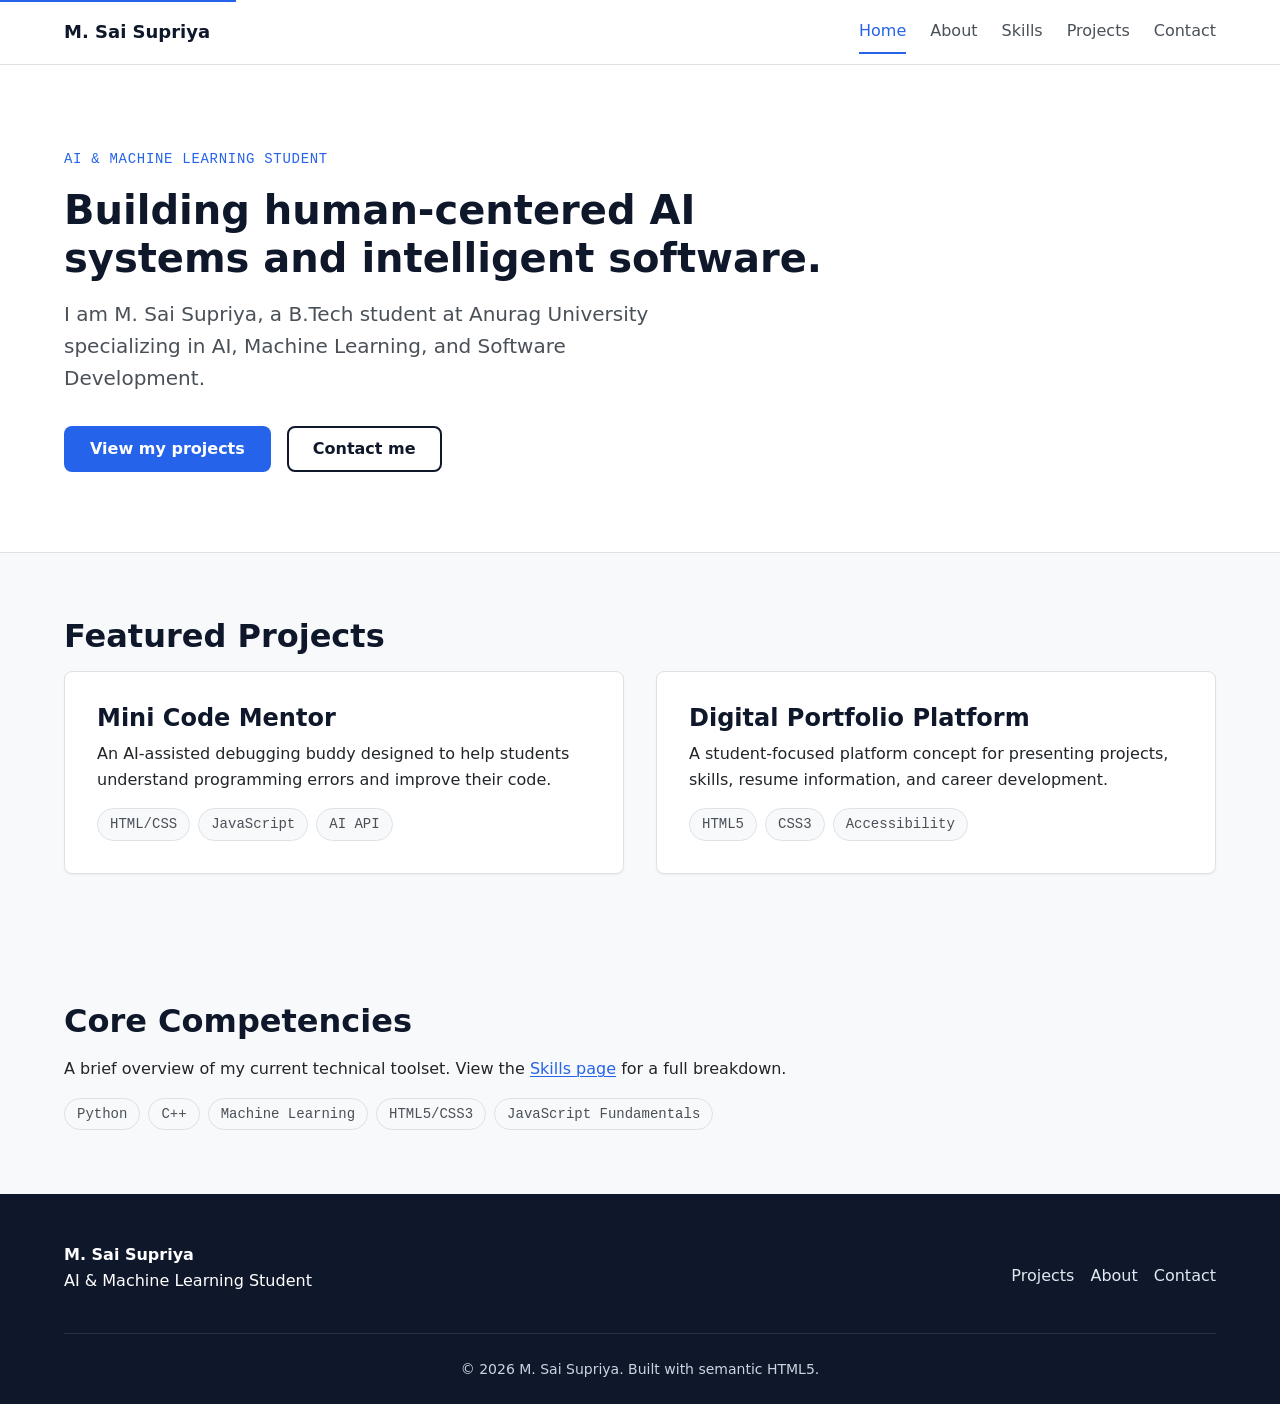
==== index.html @ aeff18f9 "Initial portfolio" ====
<!DOCTYPE html>
<html lang="en">
<head>
    <meta charset="UTF-8">
    <meta name="viewport" content="width=device-width, initial-scale=1.0">
    <title>M. Sai Supriya | AI &amp; Machine Learning Student</title>
    <meta name="description" content="Portfolio of M. Sai Supriya, an AI & Machine Learning B.Tech student interested in practical software and AI-powered applications.">
    <meta name="author" content="M. Sai Supriya">
    
    <!-- Open Graph Metadata -->
    <meta property="og:title" content="M. Sai Supriya | AI & Machine Learning Student">
    <meta property="og:description" content="Portfolio of M. Sai Supriya, an AI & Machine Learning B.Tech student interested in practical software and AI-powered applications.">
    <meta property="og:type" content="website">
    <meta property="og:url" content="https://example.com/">
    
    <!-- Canonical URL -->
    <link rel="canonical" href="https://example.com/">
    
    <link rel="stylesheet" href="css/style.css">
    
    <!-- Structured Data -->
    <script type="application/ld+json">
    {
      "@context": "https://schema.org",
      "@type": "Person",
      "name": "M. Sai Supriya",
      "url": "https://example.com/",
      "jobTitle": "AI & Machine Learning Student",
      "alumniOf": {
        "@type": "CollegeOrUniversity",
        "name": "Anurag University"
      }
    }
    </script>
</head>
<body>
    <a href="#main-content" class="skip-link">Skip to main content</a>

    <header class="site-header" role="banner">
        <div class="container nav-container">
            <a href="index.html" class="nav-brand" aria-label="M. Sai Supriya Home">M. Sai Supriya</a>
            
            <button id="mobile-menu-btn" class="mobile-menu-btn" aria-expanded="false" aria-controls="primary-navigation" aria-label="Toggle navigation menu">
                <svg width="24" height="24" viewBox="0 0 24 24" fill="none" stroke="currentColor" stroke-width="2" aria-hidden="true">
                    <line x1="3" y1="12" x2="21" y2="12"></line>
                    <line x1="3" y1="6" x2="21" y2="6"></line>
                    <line x1="3" y1="18" x2="21" y2="18"></line>
                </svg>
            </button>
            
            <nav id="primary-navigation" class="nav-menu" aria-label="Primary navigation">
                <a href="index.html" class="nav-link" aria-current="page">Home</a>
                <a href="about.html" class="nav-link">About</a>
                <a href="skills.html" class="nav-link">Skills</a>
                <a href="projects.html" class="nav-link">Projects</a>
                <a href="contact.html" class="nav-link">Contact</a>
            </nav>
        </div>
    </header>

    <main id="main-content" role="main">
        <!-- Hero Section -->
        <section class="hero" aria-labelledby="hero-heading">
            <div class="container">
                <span class="hero-label">AI &amp; Machine Learning Student</span>
                <h1 id="hero-heading" class="hero-title">Building human-centered AI systems and intelligent software.</h1>
                <p class="hero-subtitle">
                    I am M. Sai Supriya, a B.Tech student at Anurag University specializing in AI, Machine Learning, and Software Development.
                </p>
                <div class="hero-actions">
                    <a href="projects.html" class="btn btn-primary">View my projects</a>
                    <a href="contact.html" class="btn btn-secondary">Contact me</a>
                </div>
            </div>
        </section>

        <!-- Featured Projects Snapshot -->
        <section class="section bg-alt" aria-labelledby="featured-projects-heading">
            <div class="container">
                <h2 id="featured-projects-heading">Featured Projects</h2>
                <div class="grid-2">
                    <article class="card">
                        <h3 class="card-title">Mini Code Mentor</h3>
                        <p>An AI-assisted debugging buddy designed to help students understand programming errors and improve their code.</p>
                        <ul class="tag-list" aria-label="Technologies used">
                            <li class="tag">HTML/CSS</li>
                            <li class="tag">JavaScript</li>
                            <li class="tag">AI API</li>
                        </ul>
                    </article>
                    <article class="card">
                        <h3 class="card-title">Digital Portfolio Platform</h3>
                        <p>A student-focused platform concept for presenting projects, skills, resume information, and career development.</p>
                        <ul class="tag-list" aria-label="Technologies used">
                            <li class="tag">HTML5</li>
                            <li class="tag">CSS3</li>
                            <li class="tag">Accessibility</li>
                        </ul>
                    </article>
                </div>
            </div>
        </section>

        <!-- Skills Snapshot -->
        <section class="section" aria-labelledby="skills-heading">
            <div class="container">
                <h2 id="skills-heading">Core Competencies</h2>
                <p>A brief overview of my current technical toolset. View the <a href="skills.html">Skills page</a> for a full breakdown.</p>
                <ul class="tag-list" aria-label="Core skills">
                    <li class="tag">Python</li>
                    <li class="tag">C++</li>
                    <li class="tag">Machine Learning</li>
                    <li class="tag">HTML5/CSS3</li>
                    <li class="tag">JavaScript Fundamentals</li>
                </ul>
            </div>
        </section>
    </main>

    <footer class="site-footer" role="contentinfo">
        <div class="container">
            <div class="footer-content">
                <div>
                    <strong>M. Sai Supriya</strong>
                    <p>AI &amp; Machine Learning Student</p>
                </div>
                <nav aria-label="Footer navigation">
                    <ul class="social-links">
                        <li><a href="projects.html">Projects</a></li>
                        <li><a href="about.html">About</a></li>
                        <li><a href="contact.html">Contact</a></li>
                    </ul>
                </nav>
            </div>
            <div class="footer-bottom">
                &copy; 2026 M. Sai Supriya. Built with semantic HTML5.
            </div>
        </div>
    </footer>
    
    <script src="js/script.js"></script>
</body>
</html>
---- css/style.css ----
/* 
  style.css
  Main stylesheet for M. Sai Supriya Portfolio 
*/

:root {
  /* Color Palette (Light Theme with Dark Accents) */
  --color-bg: #f8f9fa; /* Off-white background */
  --color-bg-alt: #ffffff; /* Pure white for cards/sections */
  --color-text: #212529; /* Dark charcoal for readable text */
  --color-text-muted: #495057;
  --color-primary: #0f172a; /* Near black */
  --color-accent: #2563eb; /* Accessible vibrant blue */
  --color-accent-hover: #1d4ed8;
  --color-border: #dee2e6;
  --color-error: #dc3545;
  --color-focus: #3b82f6;

  /* Typography */
  --font-sans: system-ui, -apple-system, "Segoe UI", Roboto, "Helvetica Neue", Arial, sans-serif;
  --font-mono: ui-monospace, SFMono-Regular, Menlo, Monaco, Consolas, monospace;
  
  --text-xs: 0.75rem;
  --text-sm: 0.875rem;
  --text-base: 1rem;
  --text-lg: 1.125rem;
  --text-xl: 1.25rem;
  --text-2xl: 1.5rem;
  --text-3xl: 2rem;
  --text-4xl: 2.5rem;

  --line-height-base: 1.6;
  --line-height-heading: 1.2;

  /* Spacing */
  --space-1: 0.25rem;
  --space-2: 0.5rem;
  --space-3: 1rem;
  --space-4: 1.5rem;
  --space-5: 2rem;
  --space-6: 3rem;
  --space-8: 4rem;
  --space-10: 5rem;

  /* Other UI Elements */
  --radius-sm: 0.25rem;
  --radius-md: 0.5rem;
  --radius-lg: 1rem;
  
  --shadow-sm: 0 1px 2px rgba(0,0,0,0.05);
  --shadow-md: 0 4px 6px -1px rgba(0,0,0,0.1), 0 2px 4px -1px rgba(0,0,0,0.06);
  
  --transition-fast: 0.15s ease-in-out;
  --transition-base: 0.3s ease-in-out;
}

/* Base Styles & Resets */
*, *::before, *::after {
  box-sizing: border-box;
}

html {
  font-size: 100%;
  scroll-behavior: smooth;
}

body {
  margin: 0;
  font-family: var(--font-sans);
  background-color: var(--color-bg);
  color: var(--color-text);
  line-height: var(--line-height-base);
  -webkit-font-smoothing: antialiased;
  -moz-osx-font-smoothing: grayscale;
}

/* Accessibility: Skip Navigation Link */
.skip-link {
  position: absolute;
  top: -40px;
  left: 0;
  background: var(--color-accent);
  color: #fff;
  padding: var(--space-2) var(--space-4);
  z-index: 1000;
  transition: top var(--transition-fast);
  text-decoration: none;
  font-weight: bold;
}

.skip-link:focus {
  top: 0;
}

/* Typography Elements */
h1, h2, h3, h4, h5, h6 {
  color: var(--color-primary);
  line-height: var(--line-height-heading);
  margin-top: 0;
  margin-bottom: var(--space-3);
  font-weight: 700;
}

h1 { font-size: var(--text-4xl); }
h2 { font-size: var(--text-3xl); }
h3 { font-size: var(--text-2xl); }
h4 { font-size: var(--text-xl); }

p {
  margin-top: 0;
  margin-bottom: var(--space-3);
}

a {
  color: var(--color-accent);
  text-decoration: none;
  transition: color var(--transition-fast), text-decoration-thickness var(--transition-fast);
}

a:hover {
  text-decoration: underline;
  color: var(--color-accent-hover);
}

/* Accessibility: non-color visual indicator for inline links */
p a {
  text-decoration: underline;
  text-underline-offset: 2px;
  text-decoration-thickness: 1px;
}

p a:hover {
  text-decoration-thickness: 2px;
}

/* Focus States for Accessibility */
:focus-visible {
  outline: 3px solid var(--color-focus);
  outline-offset: 2px;
}

/* Layout Classes */
.container {
  width: 100%;
  max-width: 1200px;
  margin: 0 auto;
  padding: 0 var(--space-4);
}

.section {
  padding: var(--space-8) 0;
}

/* Navigation */
.site-header {
  background-color: var(--color-bg-alt);
  border-bottom: 1px solid var(--color-border);
  position: sticky;
  top: 0;
  z-index: 100;
}

.nav-container {
  display: flex;
  justify-content: space-between;
  align-items: center;
  height: 4rem;
}

.nav-brand {
  font-weight: 700;
  font-size: var(--text-lg);
  color: var(--color-primary);
}

.nav-brand:hover {
  text-decoration: none;
  color: var(--color-accent);
}

.nav-menu {
  display: flex;
  list-style: none;
  margin: 0;
  padding: 0;
  gap: var(--space-4);
}

.nav-link {
  color: var(--color-text-muted);
  font-weight: 500;
  padding: var(--space-2) 0;
}

.nav-link:hover,
.nav-link[aria-current="page"] {
  color: var(--color-accent);
  text-decoration: none;
  border-bottom: 2px solid var(--color-accent);
}

.mobile-menu-btn {
  display: none;
  background: none;
  border: none;
  cursor: pointer;
  padding: var(--space-2);
  color: var(--color-primary);
}

/* Buttons */
.btn {
  display: inline-block;
  padding: var(--space-2) var(--space-4);
  font-weight: 600;
  text-align: center;
  border-radius: var(--radius-md);
  border: 2px solid transparent;
  cursor: pointer;
  transition: all var(--transition-fast);
  font-family: inherit;
  font-size: var(--text-base);
  text-decoration: none;
}

.btn:hover {
  text-decoration: none;
}

.btn-primary {
  background-color: var(--color-accent);
  color: #ffffff;
}

.btn-primary:hover {
  background-color: var(--color-accent-hover);
  color: #ffffff;
}

.btn-secondary {
  background-color: transparent;
  color: var(--color-primary);
  border-color: var(--color-primary);
}

.btn-secondary:hover {
  background-color: var(--color-primary);
  color: #ffffff;
}

/* Cards */
.card {
  background-color: var(--color-bg-alt);
  border-radius: var(--radius-md);
  padding: var(--space-5);
  box-shadow: var(--shadow-sm);
  border: 1px solid var(--color-border);
  transition: box-shadow var(--transition-base), transform var(--transition-base);
}

.card:hover {
  box-shadow: var(--shadow-md);
  transform: translateY(-2px);
}

.card-title {
  margin-bottom: var(--space-2);
}

/* Forms */
.form-group {
  margin-bottom: var(--space-4);
}

.form-label {
  display: block;
  font-weight: 600;
  margin-bottom: var(--space-2);
  color: var(--color-primary);
}

.form-control {
  width: 100%;
  padding: var(--space-2) var(--space-3);
  font-size: var(--text-base);
  font-family: inherit;
  border: 1px solid var(--color-border);
  border-radius: var(--radius-sm);
  background-color: var(--color-bg-alt);
  color: var(--color-text);
  transition: border-color var(--transition-fast), box-shadow var(--transition-fast);
}

.form-control:focus {
  outline: none;
  border-color: var(--color-accent);
  box-shadow: 0 0 0 3px rgba(37, 99, 235, 0.2);
}

.form-error {
  display: none;
  color: var(--color-error);
  font-size: var(--text-sm);
  margin-top: var(--space-1);
}

/* Specific Sections */
.hero {
  padding: var(--space-10) 0;
  background-color: var(--color-bg-alt);
  border-bottom: 1px solid var(--color-border);
}

.hero-label {
  display: inline-block;
  font-family: var(--font-mono);
  font-size: var(--text-sm);
  color: var(--color-accent);
  text-transform: uppercase;
  letter-spacing: 0.05em;
  margin-bottom: var(--space-3);
}

.hero-title {
  font-size: var(--text-4xl);
  max-width: 800px;
}

.hero-subtitle {
  font-size: var(--text-xl);
  color: var(--color-text-muted);
  max-width: 600px;
  margin-bottom: var(--space-5);
}

.hero-actions {
  display: flex;
  gap: var(--space-3);
}

/* Grid Layouts */
.grid-2 {
  display: grid;
  grid-template-columns: repeat(2, 1fr);
  gap: var(--space-5);
}

.grid-3 {
  display: grid;
  grid-template-columns: repeat(3, 1fr);
  gap: var(--space-5);
}

/* Tag styles for skills/tech */
.tag-list {
  display: flex;
  flex-wrap: wrap;
  gap: var(--space-2);
  list-style: none;
  padding: 0;
  margin: 0;
}

.tag {
  background-color: var(--color-bg);
  border: 1px solid var(--color-border);
  color: var(--color-text-muted);
  padding: 0.25rem 0.75rem;
  border-radius: 9999px;
  font-size: var(--text-sm);
  font-family: var(--font-mono);
}

/* Footer */
.site-footer {
  background-color: var(--color-primary);
  color: #ffffff;
  padding: var(--space-6) 0 var(--space-4);
  margin-top: auto;
}

.site-footer a {
  color: #e2e8f0;
}

.site-footer a:hover {
  color: #ffffff;
}

.footer-content {
  display: flex;
  justify-content: space-between;
  align-items: center;
  flex-wrap: wrap;
  gap: var(--space-4);
  padding-bottom: var(--space-4);
  border-bottom: 1px solid rgba(255,255,255,0.1);
}

.footer-bottom {
  text-align: center;
  padding-top: var(--space-4);
  font-size: var(--text-sm);
  color: #cbd5e1;
}

.social-links {
  display: flex;
  gap: var(--space-3);
  list-style: none;
  padding: 0;
  margin: 0;
}

/* Timeline */
.timeline {
  position: relative;
  padding-left: var(--space-4);
  border-left: 2px solid var(--color-border);
  margin-bottom: var(--space-5);
}

.timeline-item {
  position: relative;
  margin-bottom: var(--space-5);
}

.timeline-item::before {
  content: '';
  position: absolute;
  left: calc(var(--space-4) * -1 - 7px);
  top: 6px;
  width: 12px;
  height: 12px;
  border-radius: 50%;
  background-color: var(--color-accent);
  border: 2px solid var(--color-bg-alt);
}

.timeline-date {
  font-family: var(--font-mono);
  font-size: var(--text-sm);
  color: var(--color-text-muted);
  margin-bottom: var(--space-1);
}

/* Reduced Motion Preference */
@media (prefers-reduced-motion: reduce) {
  *, *::before, *::after {
    animation-duration: 0.01ms !important;
    animation-iteration-count: 1 !important;
    transition-duration: 0.01ms !important;
    scroll-behavior: auto !important;
  }
}

/* Responsive Styles */
@media (max-width: 768px) {
  .nav-menu {
    display: none;
    flex-direction: column;
    position: absolute;
    top: 4rem;
    left: 0;
    right: 0;
    background-color: var(--color-bg-alt);
    padding: var(--space-4);
    border-bottom: 1px solid var(--color-border);
    box-shadow: var(--shadow-sm);
  }

  .nav-menu.is-open {
    display: flex;
  }

  .mobile-menu-btn {
    display: block;
  }

  .grid-2, .grid-3 {
    grid-template-columns: 1fr;
  }

  .hero-actions {
    flex-direction: column;
  }

  .hero-title {
    font-size: var(--text-3xl);
  }
}
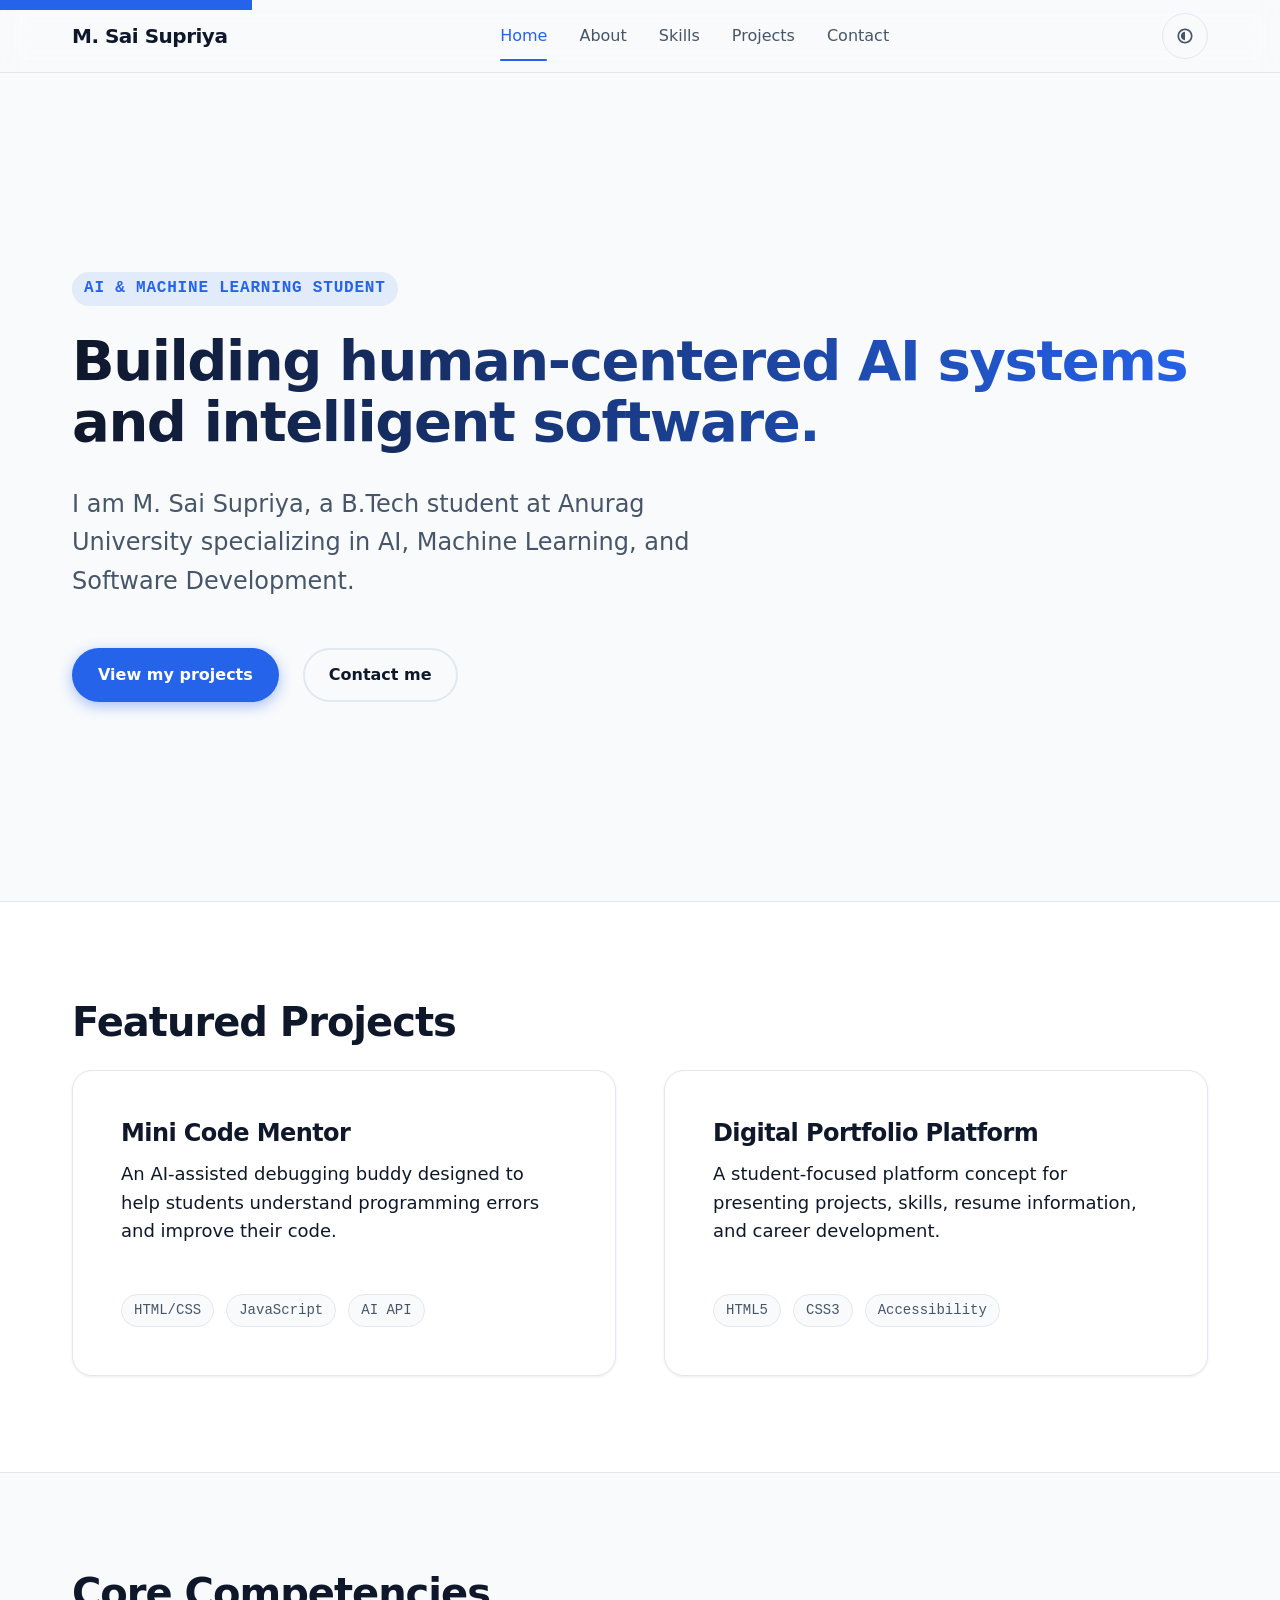
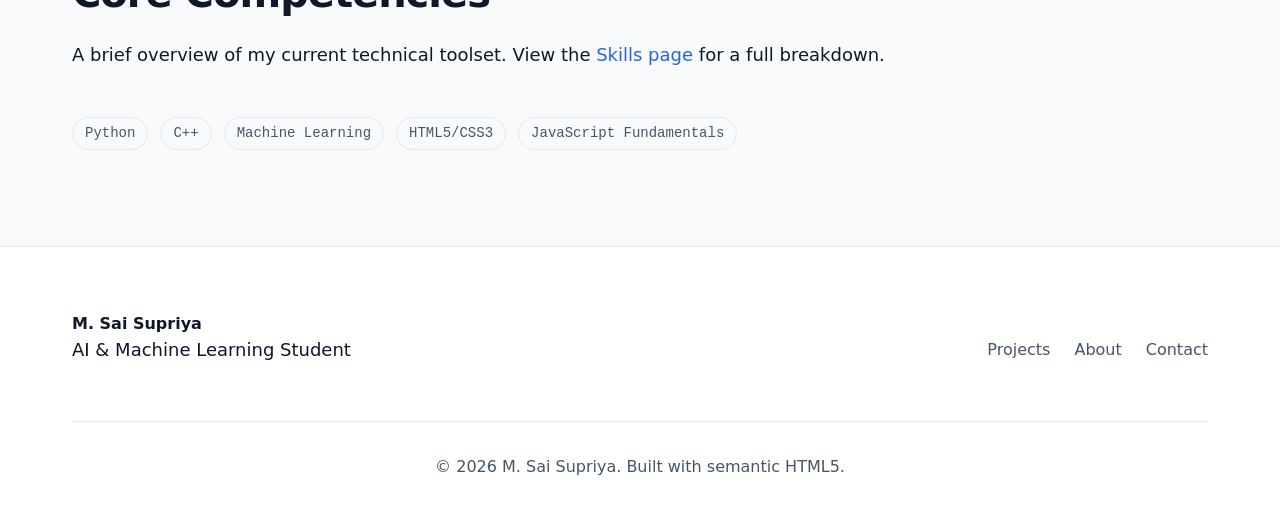
==== commit 07de76e2: "Improve responsive design and CSS" ====
--- a/index.html
+++ b/index.html
@@ -32,6 +32,17 @@
       }
     }
     </script>
+    <script>
+      (function() {
+        var currentTheme = localStorage.getItem('theme');
+        var prefersDark = window.matchMedia('(prefers-color-scheme: dark)').matches;
+        if (currentTheme === 'dark' || (!currentTheme && prefersDark)) {
+          document.documentElement.setAttribute('data-theme', 'dark');
+        } else {
+          document.documentElement.setAttribute('data-theme', 'light');
+        }
+      })();
+    </script>
 </head>
 <body>
     <a href="#main-content" class="skip-link">Skip to main content</a>
@@ -40,14 +51,6 @@
         <div class="container nav-container">
             <a href="index.html" class="nav-brand" aria-label="M. Sai Supriya Home">M. Sai Supriya</a>
             
-            <button id="mobile-menu-btn" class="mobile-menu-btn" aria-expanded="false" aria-controls="primary-navigation" aria-label="Toggle navigation menu">
-                <svg width="24" height="24" viewBox="0 0 24 24" fill="none" stroke="currentColor" stroke-width="2" aria-hidden="true">
-                    <line x1="3" y1="12" x2="21" y2="12"></line>
-                    <line x1="3" y1="6" x2="21" y2="6"></line>
-                    <line x1="3" y1="18" x2="21" y2="18"></line>
-                </svg>
-            </button>
-            
             <nav id="primary-navigation" class="nav-menu" aria-label="Primary navigation">
                 <a href="index.html" class="nav-link" aria-current="page">Home</a>
                 <a href="about.html" class="nav-link">About</a>
@@ -55,6 +58,20 @@
                 <a href="projects.html" class="nav-link">Projects</a>
                 <a href="contact.html" class="nav-link">Contact</a>
             </nav>
+
+            <div class="nav-controls">
+                <button class="theme-toggle-btn" aria-label="Toggle dark mode">
+                    <svg viewBox="0 0 24 24"><path d="M12 21c-4.97 0-9-4.03-9-9s4.03-9 9-9 9 4.03 9 9-4.03 9-9 9zm0-16c-3.86 0-7 3.14-7 7s3.14 7 7 7 7-3.14 7-7-3.14-7-7-7zm0 12c-2.76 0-5-2.24-5-5s2.24-5 5-5v10z"/></svg>
+                </button>
+                
+                <button id="mobile-menu-btn" class="mobile-menu-btn" aria-expanded="false" aria-controls="primary-navigation" aria-label="Toggle navigation menu">
+                    <svg width="24" height="24" viewBox="0 0 24 24" fill="none" stroke="currentColor" stroke-width="2" aria-hidden="true">
+                        <line x1="3" y1="12" x2="21" y2="12"></line>
+                        <line x1="3" y1="6" x2="21" y2="6"></line>
+                        <line x1="3" y1="18" x2="21" y2="18"></line>
+                    </svg>
+                </button>
+            </div>
         </div>
     </header>
 
--- a/css/style.css
+++ b/css/style.css
@@ -1,77 +1,108 @@
 /* 
   style.css
-  Main stylesheet for M. Sai Supriya Portfolio 
+  Modernized stylesheet for M. Sai Supriya Portfolio 
 */
 
 :root {
-  /* Color Palette (Light Theme with Dark Accents) */
-  --color-bg: #f8f9fa; /* Off-white background */
-  --color-bg-alt: #ffffff; /* Pure white for cards/sections */
-  --color-text: #212529; /* Dark charcoal for readable text */
-  --color-text-muted: #495057;
-  --color-primary: #0f172a; /* Near black */
-  --color-accent: #2563eb; /* Accessible vibrant blue */
+  /* Color Palette (Light Theme Default) */
+  --color-bg: #f8fafc;
+  --color-bg-alt: #ffffff;
+  --color-text: #0f172a;
+  --color-text-muted: #475569;
+  --color-primary: #0f172a;
+  --color-accent: #2563eb;
   --color-accent-hover: #1d4ed8;
-  --color-border: #dee2e6;
-  --color-error: #dc3545;
-  --color-focus: #3b82f6;
+  --color-border: #e2e8f0;
+  --color-error: #ef4444;
+  --color-focus: rgba(37, 99, 235, 0.5);
+  
+  --color-card-hover: #f1f5f9;
+  --shadow-color: rgba(15, 23, 42, 0.08);
 
   /* Typography */
-  --font-sans: system-ui, -apple-system, "Segoe UI", Roboto, "Helvetica Neue", Arial, sans-serif;
+  --font-sans: 'Inter', system-ui, -apple-system, sans-serif;
   --font-mono: ui-monospace, SFMono-Regular, Menlo, Monaco, Consolas, monospace;
   
-  --text-xs: 0.75rem;
-  --text-sm: 0.875rem;
-  --text-base: 1rem;
-  --text-lg: 1.125rem;
-  --text-xl: 1.25rem;
-  --text-2xl: 1.5rem;
-  --text-3xl: 2rem;
-  --text-4xl: 2.5rem;
+  /* Fluid Typography using clamp() */
+  --text-xs: clamp(0.75rem, 0.7rem + 0.25vw, 0.875rem);
+  --text-sm: clamp(0.875rem, 0.8rem + 0.38vw, 1rem);
+  --text-base: clamp(1rem, 0.95rem + 0.25vw, 1.125rem);
+  --text-lg: clamp(1.125rem, 1.05rem + 0.38vw, 1.25rem);
+  --text-xl: clamp(1.25rem, 1.1rem + 0.75vw, 1.5rem);
+  --text-2xl: clamp(1.5rem, 1.3rem + 1vw, 2rem);
+  --text-3xl: clamp(1.75rem, 1.4rem + 1.75vw, 2.5rem);
+  --text-4xl: clamp(2rem, 1.5rem + 2.5vw, 3.5rem);
 
   --line-height-base: 1.6;
   --line-height-heading: 1.2;
 
-  /* Spacing */
-  --space-1: 0.25rem;
-  --space-2: 0.5rem;
-  --space-3: 1rem;
-  --space-4: 1.5rem;
-  --space-5: 2rem;
-  --space-6: 3rem;
-  --space-8: 4rem;
-  --space-10: 5rem;
+  /* Fluid Spacing */
+  --space-1: clamp(0.25rem, 0.2rem + 0.25vw, 0.5rem);
+  --space-2: clamp(0.5rem, 0.4rem + 0.5vw, 0.75rem);
+  --space-3: clamp(1rem, 0.8rem + 1vw, 1.5rem);
+  --space-4: clamp(1.5rem, 1.2rem + 1.5vw, 2rem);
+  --space-5: clamp(2rem, 1.6rem + 2vw, 3rem);
+  --space-6: clamp(3rem, 2.4rem + 3vw, 4rem);
+  --space-8: clamp(4rem, 3.2rem + 4vw, 6rem);
+  --space-10: clamp(5rem, 4rem + 5vw, 8rem);
 
   /* Other UI Elements */
-  --radius-sm: 0.25rem;
-  --radius-md: 0.5rem;
-  --radius-lg: 1rem;
+  --radius-sm: 0.375rem;
+  --radius-md: 0.75rem;
+  --radius-lg: 1.25rem;
+  --radius-full: 9999px;
   
-  --shadow-sm: 0 1px 2px rgba(0,0,0,0.05);
-  --shadow-md: 0 4px 6px -1px rgba(0,0,0,0.1), 0 2px 4px -1px rgba(0,0,0,0.06);
+  --shadow-sm: 0 1px 3px var(--shadow-color);
+  --shadow-md: 0 4px 6px -1px var(--shadow-color), 0 2px 4px -2px var(--shadow-color);
+  --shadow-lg: 0 10px 15px -3px var(--shadow-color), 0 4px 6px -4px var(--shadow-color);
   
-  --transition-fast: 0.15s ease-in-out;
-  --transition-base: 0.3s ease-in-out;
+  --transition-fast: 0.15s cubic-bezier(0.4, 0, 0.2, 1);
+  --transition-base: 0.3s cubic-bezier(0.4, 0, 0.2, 1);
+  --transition-slow: 0.5s cubic-bezier(0.4, 0, 0.2, 1);
+}
+
+/* Dark Theme Overrides */
+[data-theme="dark"] {
+  --color-bg: #0f172a;
+  --color-bg-alt: #1e293b;
+  --color-text: #f8fafc;
+  --color-text-muted: #94a3b8;
+  --color-primary: #f8fafc;
+  --color-accent: #3b82f6;
+  --color-accent-hover: #60a5fa;
+  --color-border: #334155;
+  --color-card-hover: #334155;
+  --shadow-color: rgba(0, 0, 0, 0.5);
 }
 
 /* Base Styles & Resets */
 *, *::before, *::after {
   box-sizing: border-box;
+  margin: 0;
+  padding: 0;
 }
 
 html {
   font-size: 100%;
   scroll-behavior: smooth;
+  scroll-padding-top: 5rem;
 }
 
 body {
-  margin: 0;
   font-family: var(--font-sans);
   background-color: var(--color-bg);
   color: var(--color-text);
   line-height: var(--line-height-base);
   -webkit-font-smoothing: antialiased;
   -moz-osx-font-smoothing: grayscale;
+  transition: background-color var(--transition-base), color var(--transition-base);
+  display: flex;
+  flex-direction: column;
+  min-height: 100vh;
+}
+
+main {
+  flex: 1;
 }
 
 /* Accessibility: Skip Navigation Link */
@@ -93,12 +124,12 @@
 }
 
 /* Typography Elements */
-h1, h2, h3, h4, h5, h6 {
+:is(h1, h2, h3, h4, h5, h6) {
   color: var(--color-primary);
   line-height: var(--line-height-heading);
-  margin-top: 0;
   margin-bottom: var(--space-3);
   font-weight: 700;
+  letter-spacing: -0.025em;
 }
 
 h1 { font-size: var(--text-4xl); }
@@ -107,8 +138,8 @@
 h4 { font-size: var(--text-xl); }
 
 p {
-  margin-top: 0;
   margin-bottom: var(--space-3);
+  font-size: var(--text-base);
 }
 
 a {
@@ -117,26 +148,18 @@
   transition: color var(--transition-fast), text-decoration-thickness var(--transition-fast);
 }
 
-a:hover {
+:where(p, li) > a:hover {
   text-decoration: underline;
+  text-underline-offset: 4px;
+  text-decoration-thickness: 2px;
   color: var(--color-accent-hover);
-}
-
-/* Accessibility: non-color visual indicator for inline links */
-p a {
-  text-decoration: underline;
-  text-underline-offset: 2px;
-  text-decoration-thickness: 1px;
-}
-
-p a:hover {
-  text-decoration-thickness: 2px;
 }
 
 /* Focus States for Accessibility */
 :focus-visible {
   outline: 3px solid var(--color-focus);
   outline-offset: 2px;
+  border-radius: 2px;
 }
 
 /* Layout Classes */
@@ -149,54 +172,92 @@
 
 .section {
   padding: var(--space-8) 0;
-}
-
-/* Navigation */
+  animation: fadeIn var(--transition-slow) forwards;
+}
+
+.bg-alt {
+  background-color: var(--color-bg-alt);
+  border-top: 1px solid var(--color-border);
+  border-bottom: 1px solid var(--color-border);
+}
+
+/* Header & Navigation */
 .site-header {
-  background-color: var(--color-bg-alt);
+  background-color: rgba(var(--color-bg-alt), 0.8);
+  backdrop-filter: blur(12px);
+  -webkit-backdrop-filter: blur(12px);
   border-bottom: 1px solid var(--color-border);
   position: sticky;
   top: 0;
   z-index: 100;
+  transition: background-color var(--transition-base), border-color var(--transition-base);
+}
+
+/* Fallback for backdrop-filter if not supported */
+@supports not (backdrop-filter: blur(12px)) {
+  .site-header {
+    background-color: var(--color-bg-alt);
+  }
 }
 
 .nav-container {
   display: flex;
   justify-content: space-between;
   align-items: center;
-  height: 4rem;
+  height: 4.5rem;
 }
 
 .nav-brand {
-  font-weight: 700;
+  font-weight: 800;
   font-size: var(--text-lg);
   color: var(--color-primary);
-}
-
-.nav-brand:hover {
-  text-decoration: none;
-  color: var(--color-accent);
+  letter-spacing: -0.025em;
+}
+
+.nav-controls {
+  display: flex;
+  align-items: center;
+  gap: var(--space-3);
 }
 
 .nav-menu {
   display: flex;
   list-style: none;
-  margin: 0;
-  padding: 0;
   gap: var(--space-4);
+  align-items: center;
 }
 
 .nav-link {
   color: var(--color-text-muted);
   font-weight: 500;
+  font-size: var(--text-sm);
   padding: var(--space-2) 0;
-}
-
-.nav-link:hover,
+  position: relative;
+}
+
+.nav-link::after {
+  content: '';
+  position: absolute;
+  bottom: 0;
+  left: 0;
+  width: 0;
+  height: 2px;
+  background-color: var(--color-accent);
+  transition: width var(--transition-base);
+  border-radius: var(--radius-full);
+}
+
+.nav-link:hover {
+  color: var(--color-accent);
+}
+
+.nav-link:hover::after,
+.nav-link[aria-current="page"]::after {
+  width: 100%;
+}
+
 .nav-link[aria-current="page"] {
   color: var(--color-accent);
-  text-decoration: none;
-  border-bottom: 2px solid var(--color-accent);
 }
 
 .mobile-menu-btn {
@@ -206,65 +267,104 @@
   cursor: pointer;
   padding: var(--space-2);
   color: var(--color-primary);
+  border-radius: var(--radius-sm);
+  transition: background-color var(--transition-fast);
+}
+
+.mobile-menu-btn:hover {
+  background-color: var(--color-border);
+}
+
+.theme-toggle-btn {
+  background: none;
+  border: none;
+  cursor: pointer;
+  padding: var(--space-2);
+  color: var(--color-text-muted);
+  border-radius: var(--radius-full);
+  display: flex;
+  align-items: center;
+  justify-content: center;
+  transition: all var(--transition-fast);
+  background-color: var(--color-bg);
+  border: 1px solid var(--color-border);
+}
+
+.theme-toggle-btn:hover {
+  color: var(--color-accent);
+  border-color: var(--color-accent);
+  transform: rotate(15deg);
+}
+
+.theme-toggle-btn svg {
+  width: 20px;
+  height: 20px;
+  fill: currentColor;
 }
 
 /* Buttons */
 .btn {
-  display: inline-block;
-  padding: var(--space-2) var(--space-4);
+  display: inline-flex;
+  align-items: center;
+  justify-content: center;
+  padding: 0.75rem 1.5rem;
   font-weight: 600;
-  text-align: center;
-  border-radius: var(--radius-md);
+  font-size: var(--text-sm);
+  border-radius: var(--radius-full);
   border: 2px solid transparent;
   cursor: pointer;
   transition: all var(--transition-fast);
   font-family: inherit;
-  font-size: var(--text-base);
-  text-decoration: none;
-}
-
-.btn:hover {
   text-decoration: none;
 }
 
 .btn-primary {
   background-color: var(--color-accent);
   color: #ffffff;
+  box-shadow: 0 4px 14px 0 rgba(37, 99, 235, 0.39);
 }
 
 .btn-primary:hover {
   background-color: var(--color-accent-hover);
   color: #ffffff;
+  transform: translateY(-2px);
+  box-shadow: 0 6px 20px rgba(37, 99, 235, 0.23);
 }
 
 .btn-secondary {
   background-color: transparent;
-  color: var(--color-primary);
-  border-color: var(--color-primary);
+  color: var(--color-text);
+  border-color: var(--color-border);
 }
 
 .btn-secondary:hover {
-  background-color: var(--color-primary);
-  color: #ffffff;
+  background-color: var(--color-bg-alt);
+  border-color: var(--color-text);
+  transform: translateY(-2px);
 }
 
 /* Cards */
 .card {
   background-color: var(--color-bg-alt);
-  border-radius: var(--radius-md);
+  border-radius: var(--radius-lg);
   padding: var(--space-5);
   box-shadow: var(--shadow-sm);
   border: 1px solid var(--color-border);
-  transition: box-shadow var(--transition-base), transform var(--transition-base);
+  transition: all var(--transition-base);
+  display: flex;
+  flex-direction: column;
+  height: 100%;
 }
 
 .card:hover {
-  box-shadow: var(--shadow-md);
-  transform: translateY(-2px);
+  box-shadow: var(--shadow-lg);
+  transform: translateY(-4px);
+  border-color: var(--color-accent);
 }
 
 .card-title {
   margin-bottom: var(--space-2);
+  font-size: var(--text-xl);
 }
 
 /* Forms */
@@ -277,16 +377,17 @@
   font-weight: 600;
   margin-bottom: var(--space-2);
   color: var(--color-primary);
+  font-size: var(--text-sm);
 }
 
 .form-control {
   width: 100%;
-  padding: var(--space-2) var(--space-3);
+  padding: 0.75rem 1rem;
   font-size: var(--text-base);
   font-family: inherit;
   border: 1px solid var(--color-border);
-  border-radius: var(--radius-sm);
-  background-color: var(--color-bg-alt);
+  border-radius: var(--radius-md);
+  background-color: var(--color-bg);
   color: var(--color-text);
   transition: border-color var(--transition-fast), box-shadow var(--transition-fast);
 }
@@ -294,7 +395,7 @@
 .form-control:focus {
   outline: none;
   border-color: var(--color-accent);
-  box-shadow: 0 0 0 3px rgba(37, 99, 235, 0.2);
+  box-shadow: 0 0 0 4px var(--color-focus);
 }
 
 .form-error {
@@ -302,13 +403,19 @@
   color: var(--color-error);
   font-size: var(--text-sm);
   margin-top: var(--space-1);
+  font-weight: 500;
 }
 
 /* Specific Sections */
 .hero {
   padding: var(--space-10) 0;
-  background-color: var(--color-bg-alt);
-  border-bottom: 1px solid var(--color-border);
+  display: grid;
+  align-items: center;
+  min-height: calc(100vh - 4.5rem); /* viewport height minus header */
+}
+
+.hero-content {
+  max-width: 800px;
 }
 
 .hero-label {
@@ -319,35 +426,54 @@
   text-transform: uppercase;
   letter-spacing: 0.05em;
   margin-bottom: var(--space-3);
+  font-weight: 600;
+  padding: 0.25rem 0.75rem;
+  background: rgba(37, 99, 235, 0.1);
+  border-radius: var(--radius-full);
 }
 
 .hero-title {
   font-size: var(--text-4xl);
-  max-width: 800px;
+  font-weight: 800;
+  line-height: 1.1;
+  margin-bottom: var(--space-4);
+  background: linear-gradient(to right, var(--color-primary), var(--color-accent));
+  -webkit-background-clip: text;
+  -webkit-text-fill-color: transparent;
+  background-clip: text;
+}
+
+[data-theme="dark"] .hero-title {
+  background: linear-gradient(to right, #f8fafc, #93c5fd);
+  -webkit-background-clip: text;
+  -webkit-text-fill-color: transparent;
+  background-clip: text;
 }
 
 .hero-subtitle {
   font-size: var(--text-xl);
   color: var(--color-text-muted);
-  max-width: 600px;
   margin-bottom: var(--space-5);
+  max-width: 650px;
+  line-height: 1.6;
 }
 
 .hero-actions {
   display: flex;
   gap: var(--space-3);
-}
-
-/* Grid Layouts */
+  flex-wrap: wrap;
+}
+
+/* Layouts (Grid/Flex) */
 .grid-2 {
   display: grid;
-  grid-template-columns: repeat(2, 1fr);
+  grid-template-columns: repeat(auto-fit, minmax(min(100%, 350px), 1fr));
   gap: var(--space-5);
 }
 
 .grid-3 {
   display: grid;
-  grid-template-columns: repeat(3, 1fr);
+  grid-template-columns: repeat(auto-fit, minmax(min(100%, 280px), 1fr));
   gap: var(--space-5);
 }
 
@@ -357,8 +483,8 @@
   flex-wrap: wrap;
   gap: var(--space-2);
   list-style: none;
-  padding: 0;
-  margin: 0;
+  margin-top: auto; /* Push tags to bottom of cards */
+  padding-top: var(--space-3);
 }
 
 .tag {
@@ -366,25 +492,24 @@
   border: 1px solid var(--color-border);
   color: var(--color-text-muted);
   padding: 0.25rem 0.75rem;
-  border-radius: 9999px;
-  font-size: var(--text-sm);
+  border-radius: var(--radius-full);
+  font-size: var(--text-xs);
   font-family: var(--font-mono);
+  font-weight: 500;
+  transition: all var(--transition-fast);
+}
+
+.tag:hover {
+  border-color: var(--color-accent);
+  color: var(--color-accent);
 }
 
 /* Footer */
 .site-footer {
-  background-color: var(--color-primary);
-  color: #ffffff;
+  background-color: var(--color-bg-alt);
+  border-top: 1px solid var(--color-border);
   padding: var(--space-6) 0 var(--space-4);
   margin-top: auto;
-}
-
-.site-footer a {
-  color: #e2e8f0;
-}
-
-.site-footer a:hover {
-  color: #ffffff;
 }
 
 .footer-content {
@@ -394,30 +519,46 @@
   flex-wrap: wrap;
   gap: var(--space-4);
   padding-bottom: var(--space-4);
-  border-bottom: 1px solid rgba(255,255,255,0.1);
+  border-bottom: 1px solid var(--color-border);
 }
 
 .footer-bottom {
   text-align: center;
   padding-top: var(--space-4);
   font-size: var(--text-sm);
-  color: #cbd5e1;
+  color: var(--color-text-muted);
 }
 
 .social-links {
   display: flex;
   gap: var(--space-3);
   list-style: none;
-  padding: 0;
-  margin: 0;
+}
+
+.social-links a {
+  color: var(--color-text-muted);
+  font-weight: 500;
+}
+
+.social-links a:hover {
+  color: var(--color-accent);
 }
 
 /* Timeline */
 .timeline {
   position: relative;
-  padding-left: var(--space-4);
-  border-left: 2px solid var(--color-border);
+  padding-left: var(--space-5);
   margin-bottom: var(--space-5);
+}
+
+.timeline::before {
+  content: '';
+  position: absolute;
+  left: 0;
+  top: 0;
+  bottom: 0;
+  width: 2px;
+  background-color: var(--color-border);
 }
 
 .timeline-item {
@@ -428,20 +569,35 @@
 .timeline-item::before {
   content: '';
   position: absolute;
-  left: calc(var(--space-4) * -1 - 7px);
+  left: calc(var(--space-5) * -1 - 5px);
   top: 6px;
   width: 12px;
   height: 12px;
   border-radius: 50%;
   background-color: var(--color-accent);
-  border: 2px solid var(--color-bg-alt);
+  box-shadow: 0 0 0 4px var(--color-bg);
 }
 
 .timeline-date {
   font-family: var(--font-mono);
   font-size: var(--text-sm);
-  color: var(--color-text-muted);
+  color: var(--color-accent);
+  font-weight: 600;
   margin-bottom: var(--space-1);
+  text-transform: uppercase;
+  letter-spacing: 0.05em;
+}
+
+/* Animations */
+@keyframes fadeIn {
+  from {
+    opacity: 0;
+    transform: translateY(10px);
+  }
+  to {
+    opacity: 1;
+    transform: translateY(0);
+  }
 }
 
 /* Reduced Motion Preference */
@@ -460,32 +616,37 @@
     display: none;
     flex-direction: column;
     position: absolute;
-    top: 4rem;
+    top: 100%;
     left: 0;
     right: 0;
     background-color: var(--color-bg-alt);
     padding: var(--space-4);
     border-bottom: 1px solid var(--color-border);
-    box-shadow: var(--shadow-sm);
+    box-shadow: var(--shadow-md);
+    gap: var(--space-2);
+    align-items: flex-start;
   }
 
   .nav-menu.is-open {
     display: flex;
+    animation: fadeIn var(--transition-fast);
+  }
+  
+  .nav-link {
+    width: 100%;
+    padding: var(--space-2) 0;
   }
 
   .mobile-menu-btn {
     display: block;
   }
 
-  .grid-2, .grid-3 {
-    grid-template-columns: 1fr;
-  }
-
   .hero-actions {
     flex-direction: column;
-  }
-
-  .hero-title {
-    font-size: var(--text-3xl);
-  }
-}
+    width: 100%;
+  }
+
+  .hero-actions .btn {
+    width: 100%;
+  }
+}
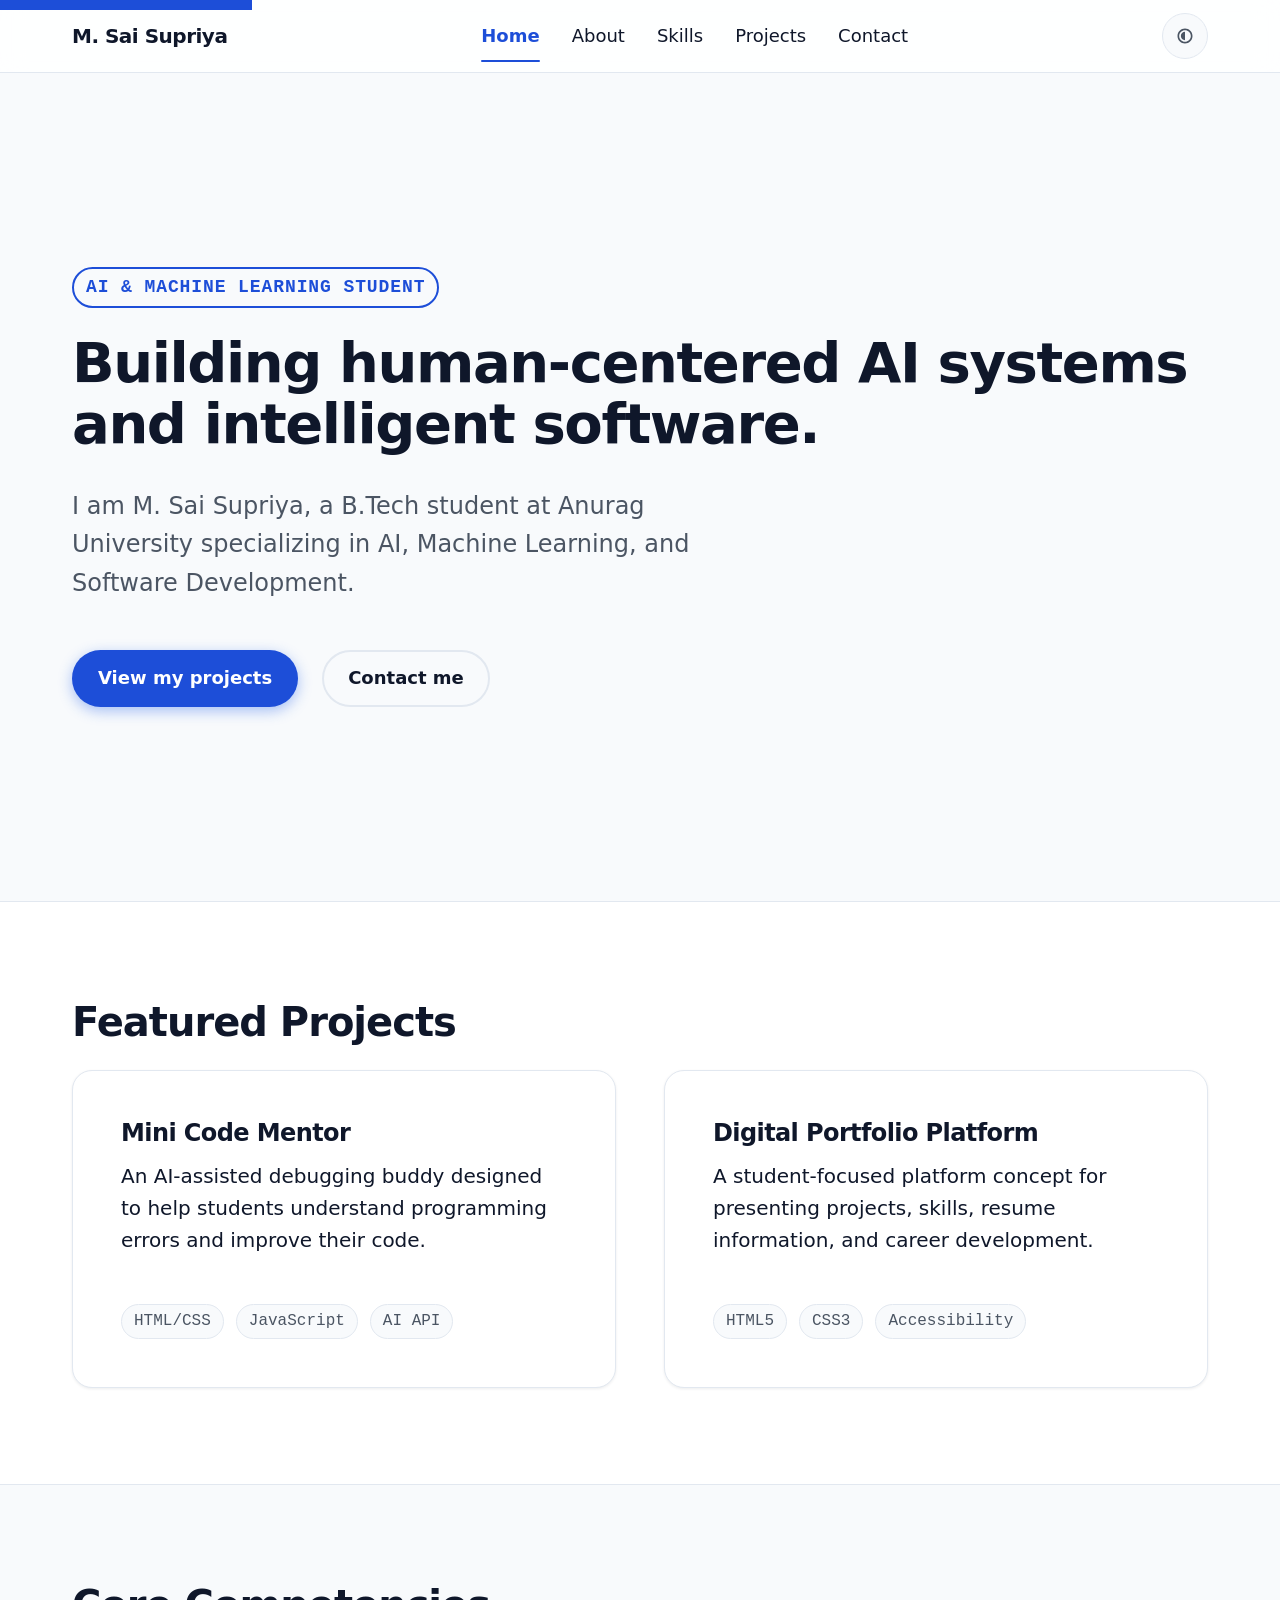
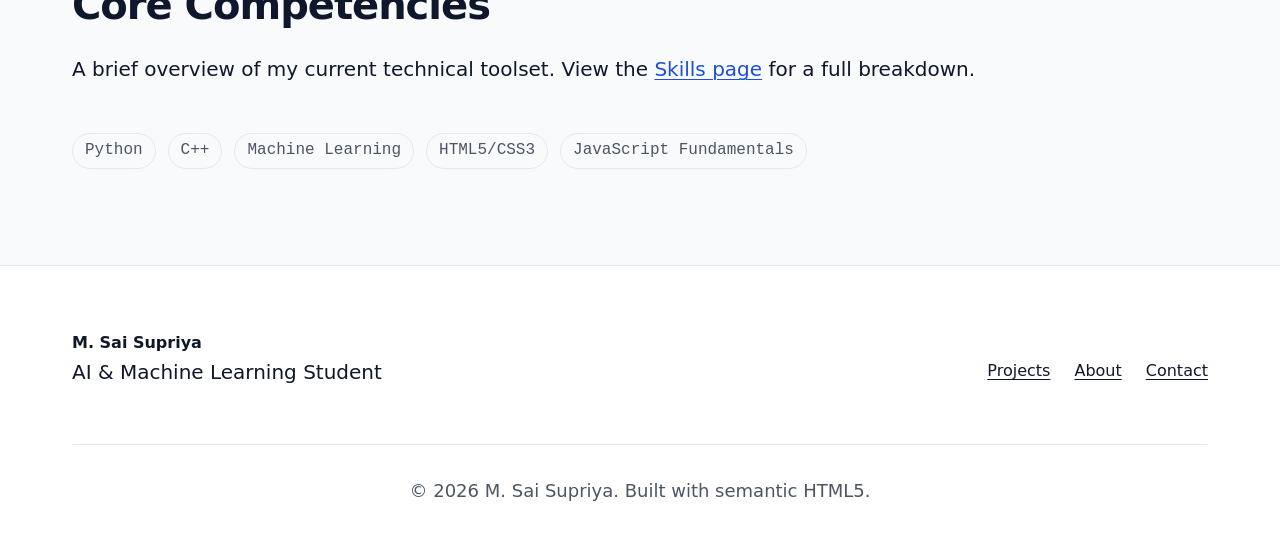
==== commit 6793376a: "Fix accessibility issues and improve portfolio" ====
--- a/index.html
+++ b/index.html
@@ -49,7 +49,7 @@
 
     <header class="site-header" role="banner">
         <div class="container nav-container">
-            <a href="index.html" class="nav-brand" aria-label="M. Sai Supriya Home">M. Sai Supriya</a>
+            <a href="index.html" class="nav-brand">M. Sai Supriya</a>
             
             <nav id="primary-navigation" class="nav-menu" aria-label="Primary navigation">
                 <a href="index.html" class="nav-link" aria-current="page">Home</a>
@@ -61,11 +61,11 @@
 
             <div class="nav-controls">
                 <button class="theme-toggle-btn" aria-label="Toggle dark mode">
-                    <svg viewBox="0 0 24 24"><path d="M12 21c-4.97 0-9-4.03-9-9s4.03-9 9-9 9 4.03 9 9-4.03 9-9 9zm0-16c-3.86 0-7 3.14-7 7s3.14 7 7 7 7-3.14 7-7-3.14-7-7-7zm0 12c-2.76 0-5-2.24-5-5s2.24-5 5-5v10z"/></svg>
+                    <svg viewBox="0 0 24 24" aria-hidden="true" focusable="false"><path d="M12 21c-4.97 0-9-4.03-9-9s4.03-9 9-9 9 4.03 9 9-4.03 9-9 9zm0-16c-3.86 0-7 3.14-7 7s3.14 7 7 7 7-3.14 7-7-3.14-7-7-7zm0 12c-2.76 0-5-2.24-5-5s2.24-5 5-5v10z"/></svg>
                 </button>
                 
                 <button id="mobile-menu-btn" class="mobile-menu-btn" aria-expanded="false" aria-controls="primary-navigation" aria-label="Toggle navigation menu">
-                    <svg width="24" height="24" viewBox="0 0 24 24" fill="none" stroke="currentColor" stroke-width="2" aria-hidden="true">
+                    <svg width="24" height="24" viewBox="0 0 24 24" fill="none" stroke="currentColor" stroke-width="2" aria-hidden="true" focusable="false">
                         <line x1="3" y1="12" x2="21" y2="12"></line>
                         <line x1="3" y1="6" x2="21" y2="6"></line>
                         <line x1="3" y1="18" x2="21" y2="18"></line>
@@ -75,7 +75,7 @@
         </div>
     </header>
 
-    <main id="main-content" role="main">
+    <main id="main-content" tabindex="-1">
         <!-- Hero Section -->
         <section class="hero" aria-labelledby="hero-heading">
             <div class="container">
@@ -96,8 +96,8 @@
             <div class="container">
                 <h2 id="featured-projects-heading">Featured Projects</h2>
                 <div class="grid-2">
-                    <article class="card">
-                        <h3 class="card-title">Mini Code Mentor</h3>
+                    <article class="card" aria-labelledby="featured-proj-1">
+                        <h3 id="featured-proj-1" class="card-title">Mini Code Mentor</h3>
                         <p>An AI-assisted debugging buddy designed to help students understand programming errors and improve their code.</p>
                         <ul class="tag-list" aria-label="Technologies used">
                             <li class="tag">HTML/CSS</li>
@@ -105,8 +105,8 @@
                             <li class="tag">AI API</li>
                         </ul>
                     </article>
-                    <article class="card">
-                        <h3 class="card-title">Digital Portfolio Platform</h3>
+                    <article class="card" aria-labelledby="featured-proj-2">
+                        <h3 id="featured-proj-2" class="card-title">Digital Portfolio Platform</h3>
                         <p>A student-focused platform concept for presenting projects, skills, resume information, and career development.</p>
                         <ul class="tag-list" aria-label="Technologies used">
                             <li class="tag">HTML5</li>
--- a/css/style.css
+++ b/css/style.css
@@ -8,13 +8,14 @@
   --color-bg: #f8fafc;
   --color-bg-alt: #ffffff;
   --color-text: #0f172a;
-  --color-text-muted: #475569;
+  --color-text-muted: #4b5563; /* 7.2:1 on white - WCAG AAA */
   --color-primary: #0f172a;
-  --color-accent: #2563eb;
-  --color-accent-hover: #1d4ed8;
+  --color-accent: #1d4ed8; /* 5.9:1 on white - WCAG AA for all text */
+  --color-accent-hover: #1e40af;
+  --color-on-accent: #ffffff; /* 8.9:1 contrast on accent background - WCAG AAA */
   --color-border: #e2e8f0;
-  --color-error: #ef4444;
-  --color-focus: rgba(37, 99, 235, 0.5);
+  --color-error: #b91c1c; /* 7.3:1 on white - WCAG AAA */
+  --color-focus: #1d4ed8;
   
   --color-card-hover: #f1f5f9;
   --shadow-color: rgba(15, 23, 42, 0.08);
@@ -24,9 +25,9 @@
   --font-mono: ui-monospace, SFMono-Regular, Menlo, Monaco, Consolas, monospace;
   
   /* Fluid Typography using clamp() */
-  --text-xs: clamp(0.75rem, 0.7rem + 0.25vw, 0.875rem);
-  --text-sm: clamp(0.875rem, 0.8rem + 0.38vw, 1rem);
-  --text-base: clamp(1rem, 0.95rem + 0.25vw, 1.125rem);
+  --text-xs: clamp(0.875rem, 0.8rem + 0.25vw, 1rem);
+  --text-sm: clamp(1rem, 0.95rem + 0.25vw, 1.125rem);
+  --text-base: clamp(1.125rem, 1.05rem + 0.38vw, 1.25rem);
   --text-lg: clamp(1.125rem, 1.05rem + 0.38vw, 1.25rem);
   --text-xl: clamp(1.25rem, 1.1rem + 0.75vw, 1.5rem);
   --text-2xl: clamp(1.5rem, 1.3rem + 1vw, 2rem);
@@ -66,13 +67,16 @@
   --color-bg: #0f172a;
   --color-bg-alt: #1e293b;
   --color-text: #f8fafc;
-  --color-text-muted: #94a3b8;
+  --color-text-muted: #e2e8f0; /* 13.7:1 on dark bg - WCAG AAA */
   --color-primary: #f8fafc;
-  --color-accent: #3b82f6;
-  --color-accent-hover: #60a5fa;
-  --color-border: #334155;
+  --color-accent: #93c5fd; /* 8.4:1 on dark bg - WCAG AAA */
+  --color-accent-hover: #bfdbfe;
+  --color-on-accent: #0f172a; /* 12.5:1 contrast against light blue accent in dark mode - WCAG AAA */
+  --color-border: #64748b; /* Improved contrast */
   --color-card-hover: #334155;
   --shadow-color: rgba(0, 0, 0, 0.5);
+  --color-error: #fca5a5; /* 7.2:1 on dark bg - WCAG AAA */
+  --color-focus: #93c5fd;
 }
 
 /* Base Styles & Resets */
@@ -105,22 +109,39 @@
   flex: 1;
 }
 
+main:focus {
+  outline: none;
+}
+
 /* Accessibility: Skip Navigation Link */
 .skip-link {
   position: absolute;
   top: -40px;
   left: 0;
   background: var(--color-accent);
-  color: #fff;
+  color: var(--color-on-accent);
   padding: var(--space-2) var(--space-4);
   z-index: 1000;
   transition: top var(--transition-fast);
-  text-decoration: none;
+  text-decoration: underline;
   font-weight: bold;
 }
 
 .skip-link:focus {
   top: 0;
+}
+
+/* Accessibility: Screen Reader Only */
+.sr-only {
+  position: absolute;
+  width: 1px;
+  height: 1px;
+  padding: 0;
+  margin: -1px;
+  overflow: hidden;
+  clip: rect(0, 0, 0, 0);
+  white-space: nowrap;
+  border-width: 0;
 }
 
 /* Typography Elements */
@@ -144,22 +165,27 @@
 
 a {
   color: var(--color-accent);
+  text-decoration: underline;
+  text-underline-offset: 3px;
+  text-decoration-thickness: 1px;
+  transition: color var(--transition-fast), text-decoration-thickness var(--transition-fast);
+}
+
+:is(.nav-brand, .nav-link, .btn, .tag) {
   text-decoration: none;
-  transition: color var(--transition-fast), text-decoration-thickness var(--transition-fast);
-}
-
-:where(p, li) > a:hover {
-  text-decoration: underline;
-  text-underline-offset: 4px;
+}
+
+a:hover {
+  color: var(--color-accent-hover);
   text-decoration-thickness: 2px;
-  color: var(--color-accent-hover);
 }
 
 /* Focus States for Accessibility */
 :focus-visible {
   outline: 3px solid var(--color-focus);
-  outline-offset: 2px;
+  outline-offset: 3px;
   border-radius: 2px;
+  box-shadow: 0 0 0 1px var(--color-bg); /* inner gap ring for contrast on any background */
 }
 
 /* Layout Classes */
@@ -183,9 +209,7 @@
 
 /* Header & Navigation */
 .site-header {
-  background-color: rgba(var(--color-bg-alt), 0.8);
-  backdrop-filter: blur(12px);
-  -webkit-backdrop-filter: blur(12px);
+  background-color: var(--color-bg-alt);
   border-bottom: 1px solid var(--color-border);
   position: sticky;
   top: 0;
@@ -193,10 +217,12 @@
   transition: background-color var(--transition-base), border-color var(--transition-base);
 }
 
-/* Fallback for backdrop-filter if not supported */
-@supports not (backdrop-filter: blur(12px)) {
+/* Glassmorphism where supported */
+@supports (backdrop-filter: blur(12px)) {
   .site-header {
-    background-color: var(--color-bg-alt);
+    background-color: color-mix(in srgb, var(--color-bg-alt) 85%, transparent);
+    backdrop-filter: blur(12px);
+    -webkit-backdrop-filter: blur(12px);
   }
 }
 
@@ -228,7 +254,7 @@
 }
 
 .nav-link {
-  color: var(--color-text-muted);
+  color: var(--color-text); /* Use primary text color for max contrast */
   font-weight: 500;
   font-size: var(--text-sm);
   padding: var(--space-2) 0;
@@ -258,6 +284,7 @@
 
 .nav-link[aria-current="page"] {
   color: var(--color-accent);
+  font-weight: 600;
 }
 
 .mobile-menu-btn {
@@ -320,13 +347,13 @@
 
 .btn-primary {
   background-color: var(--color-accent);
-  color: #ffffff;
+  color: var(--color-on-accent);
   box-shadow: 0 4px 14px 0 rgba(37, 99, 235, 0.39);
 }
 
 .btn-primary:hover {
   background-color: var(--color-accent-hover);
-  color: #ffffff;
+  color: var(--color-on-accent);
   transform: translateY(-2px);
   box-shadow: 0 6px 20px rgba(37, 99, 235, 0.23);
 }
@@ -426,9 +453,10 @@
   text-transform: uppercase;
   letter-spacing: 0.05em;
   margin-bottom: var(--space-3);
-  font-weight: 600;
+  font-weight: 700; /* Bold for better legibility */
   padding: 0.25rem 0.75rem;
-  background: rgba(37, 99, 235, 0.1);
+  background: transparent;
+  border: 2px solid var(--color-accent);
   border-radius: var(--radius-full);
 }
 
@@ -437,18 +465,10 @@
   font-weight: 800;
   line-height: 1.1;
   margin-bottom: var(--space-4);
-  background: linear-gradient(to right, var(--color-primary), var(--color-accent));
-  -webkit-background-clip: text;
-  -webkit-text-fill-color: transparent;
-  background-clip: text;
-}
-
-[data-theme="dark"] .hero-title {
-  background: linear-gradient(to right, #f8fafc, #93c5fd);
-  -webkit-background-clip: text;
-  -webkit-text-fill-color: transparent;
-  background-clip: text;
-}
+  color: var(--color-primary);
+}
+
+/* Dark mode hero title is inherited from --color-primary which is light in dark mode */
 
 .hero-subtitle {
   font-size: var(--text-xl);
@@ -536,12 +556,14 @@
 }
 
 .social-links a {
-  color: var(--color-text-muted);
+  color: var(--color-text); /* Full contrast on footer bg */
   font-weight: 500;
 }
 
 .social-links a:hover {
   color: var(--color-accent);
+  text-decoration: underline;
+  text-underline-offset: 3px;
 }
 
 /* Timeline */
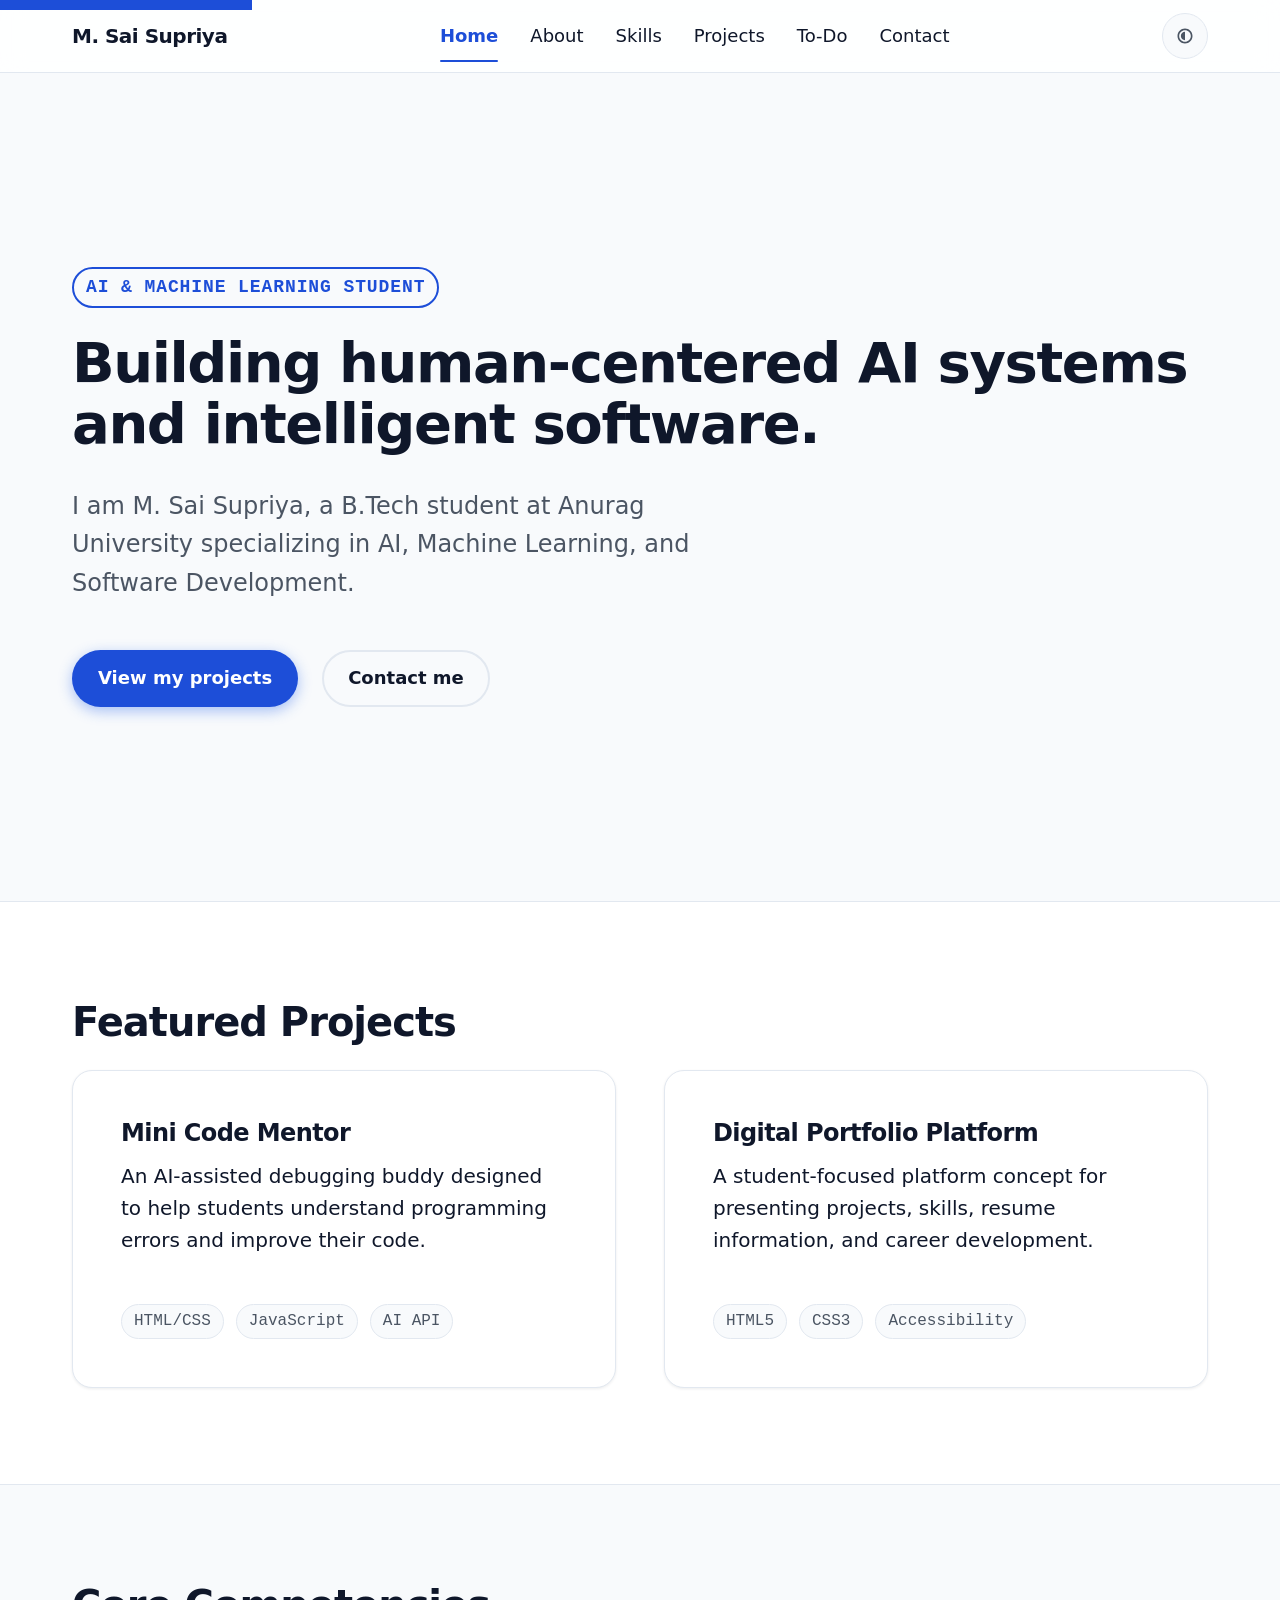
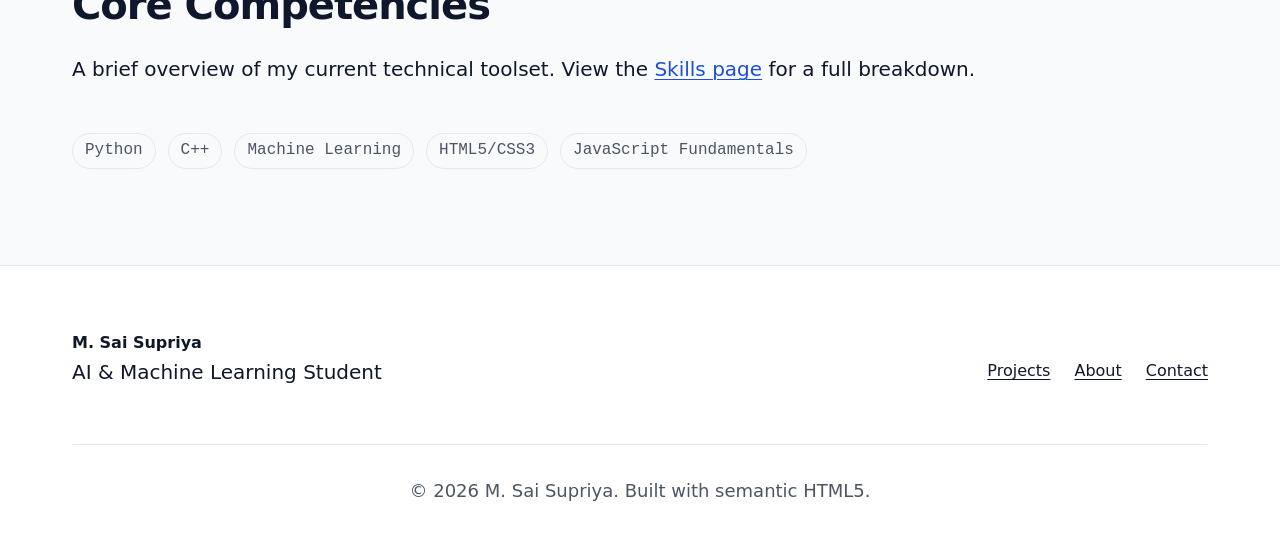
==== commit ed78da0b: "Add JavaScript todo application" ====
--- a/index.html
+++ b/index.html
@@ -56,6 +56,7 @@
                 <a href="about.html" class="nav-link">About</a>
                 <a href="skills.html" class="nav-link">Skills</a>
                 <a href="projects.html" class="nav-link">Projects</a>
+                <a href="todo.html" class="nav-link">To-Do</a>
                 <a href="contact.html" class="nav-link">Contact</a>
             </nav>
 
--- a/css/style.css
+++ b/css/style.css
@@ -1,674 +1,1087 @@
-/* 
-  style.css
-  Modernized stylesheet for M. Sai Supriya Portfolio 
-*/
-
-:root {
-  /* Color Palette (Light Theme Default) */
-  --color-bg: #f8fafc;
-  --color-bg-alt: #ffffff;
-  --color-text: #0f172a;
-  --color-text-muted: #4b5563; /* 7.2:1 on white - WCAG AAA */
-  --color-primary: #0f172a;
-  --color-accent: #1d4ed8; /* 5.9:1 on white - WCAG AA for all text */
-  --color-accent-hover: #1e40af;
-  --color-on-accent: #ffffff; /* 8.9:1 contrast on accent background - WCAG AAA */
-  --color-border: #e2e8f0;
-  --color-error: #b91c1c; /* 7.3:1 on white - WCAG AAA */
-  --color-focus: #1d4ed8;
-  
-  --color-card-hover: #f1f5f9;
-  --shadow-color: rgba(15, 23, 42, 0.08);
-
-  /* Typography */
-  --font-sans: 'Inter', system-ui, -apple-system, sans-serif;
-  --font-mono: ui-monospace, SFMono-Regular, Menlo, Monaco, Consolas, monospace;
-  
-  /* Fluid Typography using clamp() */
-  --text-xs: clamp(0.875rem, 0.8rem + 0.25vw, 1rem);
-  --text-sm: clamp(1rem, 0.95rem + 0.25vw, 1.125rem);
-  --text-base: clamp(1.125rem, 1.05rem + 0.38vw, 1.25rem);
-  --text-lg: clamp(1.125rem, 1.05rem + 0.38vw, 1.25rem);
-  --text-xl: clamp(1.25rem, 1.1rem + 0.75vw, 1.5rem);
-  --text-2xl: clamp(1.5rem, 1.3rem + 1vw, 2rem);
-  --text-3xl: clamp(1.75rem, 1.4rem + 1.75vw, 2.5rem);
-  --text-4xl: clamp(2rem, 1.5rem + 2.5vw, 3.5rem);
-
-  --line-height-base: 1.6;
-  --line-height-heading: 1.2;
-
-  /* Fluid Spacing */
-  --space-1: clamp(0.25rem, 0.2rem + 0.25vw, 0.5rem);
-  --space-2: clamp(0.5rem, 0.4rem + 0.5vw, 0.75rem);
-  --space-3: clamp(1rem, 0.8rem + 1vw, 1.5rem);
-  --space-4: clamp(1.5rem, 1.2rem + 1.5vw, 2rem);
-  --space-5: clamp(2rem, 1.6rem + 2vw, 3rem);
-  --space-6: clamp(3rem, 2.4rem + 3vw, 4rem);
-  --space-8: clamp(4rem, 3.2rem + 4vw, 6rem);
-  --space-10: clamp(5rem, 4rem + 5vw, 8rem);
-
-  /* Other UI Elements */
-  --radius-sm: 0.375rem;
-  --radius-md: 0.75rem;
-  --radius-lg: 1.25rem;
-  --radius-full: 9999px;
-  
-  --shadow-sm: 0 1px 3px var(--shadow-color);
-  --shadow-md: 0 4px 6px -1px var(--shadow-color), 0 2px 4px -2px var(--shadow-color);
-  --shadow-lg: 0 10px 15px -3px var(--shadow-color), 0 4px 6px -4px var(--shadow-color);
-  
-  --transition-fast: 0.15s cubic-bezier(0.4, 0, 0.2, 1);
-  --transition-base: 0.3s cubic-bezier(0.4, 0, 0.2, 1);
-  --transition-slow: 0.5s cubic-bezier(0.4, 0, 0.2, 1);
-}
-
-/* Dark Theme Overrides */
-[data-theme="dark"] {
-  --color-bg: #0f172a;
-  --color-bg-alt: #1e293b;
-  --color-text: #f8fafc;
-  --color-text-muted: #e2e8f0; /* 13.7:1 on dark bg - WCAG AAA */
-  --color-primary: #f8fafc;
-  --color-accent: #93c5fd; /* 8.4:1 on dark bg - WCAG AAA */
-  --color-accent-hover: #bfdbfe;
-  --color-on-accent: #0f172a; /* 12.5:1 contrast against light blue accent in dark mode - WCAG AAA */
-  --color-border: #64748b; /* Improved contrast */
-  --color-card-hover: #334155;
-  --shadow-color: rgba(0, 0, 0, 0.5);
-  --color-error: #fca5a5; /* 7.2:1 on dark bg - WCAG AAA */
-  --color-focus: #93c5fd;
-}
-
-/* Base Styles & Resets */
-*, *::before, *::after {
-  box-sizing: border-box;
-  margin: 0;
-  padding: 0;
-}
-
-html {
-  font-size: 100%;
-  scroll-behavior: smooth;
-  scroll-padding-top: 5rem;
-}
-
-body {
-  font-family: var(--font-sans);
-  background-color: var(--color-bg);
-  color: var(--color-text);
-  line-height: var(--line-height-base);
-  -webkit-font-smoothing: antialiased;
-  -moz-osx-font-smoothing: grayscale;
-  transition: background-color var(--transition-base), color var(--transition-base);
-  display: flex;
-  flex-direction: column;
-  min-height: 100vh;
-}
-
-main {
-  flex: 1;
-}
-
-main:focus {
-  outline: none;
-}
-
-/* Accessibility: Skip Navigation Link */
-.skip-link {
-  position: absolute;
-  top: -40px;
-  left: 0;
-  background: var(--color-accent);
-  color: var(--color-on-accent);
-  padding: var(--space-2) var(--space-4);
-  z-index: 1000;
-  transition: top var(--transition-fast);
-  text-decoration: underline;
-  font-weight: bold;
-}
-
-.skip-link:focus {
-  top: 0;
-}
-
-/* Accessibility: Screen Reader Only */
-.sr-only {
-  position: absolute;
-  width: 1px;
-  height: 1px;
-  padding: 0;
-  margin: -1px;
-  overflow: hidden;
-  clip: rect(0, 0, 0, 0);
-  white-space: nowrap;
-  border-width: 0;
-}
-
-/* Typography Elements */
-:is(h1, h2, h3, h4, h5, h6) {
-  color: var(--color-primary);
-  line-height: var(--line-height-heading);
-  margin-bottom: var(--space-3);
-  font-weight: 700;
-  letter-spacing: -0.025em;
-}
-
-h1 { font-size: var(--text-4xl); }
-h2 { font-size: var(--text-3xl); }
-h3 { font-size: var(--text-2xl); }
-h4 { font-size: var(--text-xl); }
-
-p {
-  margin-bottom: var(--space-3);
-  font-size: var(--text-base);
-}
-
-a {
-  color: var(--color-accent);
-  text-decoration: underline;
-  text-underline-offset: 3px;
-  text-decoration-thickness: 1px;
-  transition: color var(--transition-fast), text-decoration-thickness var(--transition-fast);
-}
-
-:is(.nav-brand, .nav-link, .btn, .tag) {
-  text-decoration: none;
-}
-
-a:hover {
-  color: var(--color-accent-hover);
-  text-decoration-thickness: 2px;
-}
-
-/* Focus States for Accessibility */
-:focus-visible {
-  outline: 3px solid var(--color-focus);
-  outline-offset: 3px;
-  border-radius: 2px;
-  box-shadow: 0 0 0 1px var(--color-bg); /* inner gap ring for contrast on any background */
-}
-
-/* Layout Classes */
-.container {
-  width: 100%;
-  max-width: 1200px;
-  margin: 0 auto;
-  padding: 0 var(--space-4);
-}
-
-.section {
-  padding: var(--space-8) 0;
-  animation: fadeIn var(--transition-slow) forwards;
-}
-
-.bg-alt {
-  background-color: var(--color-bg-alt);
-  border-top: 1px solid var(--color-border);
-  border-bottom: 1px solid var(--color-border);
-}
-
-/* Header & Navigation */
-.site-header {
-  background-color: var(--color-bg-alt);
-  border-bottom: 1px solid var(--color-border);
-  position: sticky;
-  top: 0;
-  z-index: 100;
-  transition: background-color var(--transition-base), border-color var(--transition-base);
-}
-
-/* Glassmorphism where supported */
-@supports (backdrop-filter: blur(12px)) {
-  .site-header {
-    background-color: color-mix(in srgb, var(--color-bg-alt) 85%, transparent);
-    backdrop-filter: blur(12px);
-    -webkit-backdrop-filter: blur(12px);
-  }
-}
-
-.nav-container {
-  display: flex;
-  justify-content: space-between;
-  align-items: center;
-  height: 4.5rem;
-}
-
-.nav-brand {
-  font-weight: 800;
-  font-size: var(--text-lg);
-  color: var(--color-primary);
-  letter-spacing: -0.025em;
-}
-
-.nav-controls {
-  display: flex;
-  align-items: center;
-  gap: var(--space-3);
-}
-
-.nav-menu {
-  display: flex;
-  list-style: none;
-  gap: var(--space-4);
-  align-items: center;
-}
-
-.nav-link {
-  color: var(--color-text); /* Use primary text color for max contrast */
-  font-weight: 500;
-  font-size: var(--text-sm);
-  padding: var(--space-2) 0;
-  position: relative;
-}
-
-.nav-link::after {
-  content: '';
-  position: absolute;
-  bottom: 0;
-  left: 0;
-  width: 0;
-  height: 2px;
-  background-color: var(--color-accent);
-  transition: width var(--transition-base);
-  border-radius: var(--radius-full);
-}
-
-.nav-link:hover {
-  color: var(--color-accent);
-}
-
-.nav-link:hover::after,
-.nav-link[aria-current="page"]::after {
-  width: 100%;
-}
-
-.nav-link[aria-current="page"] {
-  color: var(--color-accent);
-  font-weight: 600;
-}
-
-.mobile-menu-btn {
-  display: none;
-  background: none;
-  border: none;
-  cursor: pointer;
-  padding: var(--space-2);
-  color: var(--color-primary);
-  border-radius: var(--radius-sm);
-  transition: background-color var(--transition-fast);
-}
-
-.mobile-menu-btn:hover {
-  background-color: var(--color-border);
-}
-
-.theme-toggle-btn {
-  background: none;
-  border: none;
-  cursor: pointer;
-  padding: var(--space-2);
-  color: var(--color-text-muted);
-  border-radius: var(--radius-full);
-  display: flex;
-  align-items: center;
-  justify-content: center;
-  transition: all var(--transition-fast);
-  background-color: var(--color-bg);
-  border: 1px solid var(--color-border);
-}
-
-.theme-toggle-btn:hover {
-  color: var(--color-accent);
-  border-color: var(--color-accent);
-  transform: rotate(15deg);
-}
-
-.theme-toggle-btn svg {
-  width: 20px;
-  height: 20px;
-  fill: currentColor;
-}
-
-/* Buttons */
-.btn {
-  display: inline-flex;
-  align-items: center;
-  justify-content: center;
-  padding: 0.75rem 1.5rem;
-  font-weight: 600;
-  font-size: var(--text-sm);
-  border-radius: var(--radius-full);
-  border: 2px solid transparent;
-  cursor: pointer;
-  transition: all var(--transition-fast);
-  font-family: inherit;
-  text-decoration: none;
-}
-
-.btn-primary {
-  background-color: var(--color-accent);
-  color: var(--color-on-accent);
-  box-shadow: 0 4px 14px 0 rgba(37, 99, 235, 0.39);
-}
-
-.btn-primary:hover {
-  background-color: var(--color-accent-hover);
-  color: var(--color-on-accent);
-  transform: translateY(-2px);
-  box-shadow: 0 6px 20px rgba(37, 99, 235, 0.23);
-}
-
-.btn-secondary {
-  background-color: transparent;
-  color: var(--color-text);
-  border-color: var(--color-border);
-}
-
-.btn-secondary:hover {
-  background-color: var(--color-bg-alt);
-  border-color: var(--color-text);
-  transform: translateY(-2px);
-}
-
-/* Cards */
-.card {
-  background-color: var(--color-bg-alt);
-  border-radius: var(--radius-lg);
-  padding: var(--space-5);
-  box-shadow: var(--shadow-sm);
-  border: 1px solid var(--color-border);
-  transition: all var(--transition-base);
-  display: flex;
-  flex-direction: column;
-  height: 100%;
-}
-
-.card:hover {
-  box-shadow: var(--shadow-lg);
-  transform: translateY(-4px);
-  border-color: var(--color-accent);
-}
-
-.card-title {
-  margin-bottom: var(--space-2);
-  font-size: var(--text-xl);
-}
-
-/* Forms */
-.form-group {
-  margin-bottom: var(--space-4);
-}
-
-.form-label {
-  display: block;
-  font-weight: 600;
-  margin-bottom: var(--space-2);
-  color: var(--color-primary);
-  font-size: var(--text-sm);
-}
-
-.form-control {
-  width: 100%;
-  padding: 0.75rem 1rem;
-  font-size: var(--text-base);
-  font-family: inherit;
-  border: 1px solid var(--color-border);
-  border-radius: var(--radius-md);
-  background-color: var(--color-bg);
-  color: var(--color-text);
-  transition: border-color var(--transition-fast), box-shadow var(--transition-fast);
-}
-
-.form-control:focus {
-  outline: none;
-  border-color: var(--color-accent);
-  box-shadow: 0 0 0 4px var(--color-focus);
-}
-
-.form-error {
-  display: none;
-  color: var(--color-error);
-  font-size: var(--text-sm);
-  margin-top: var(--space-1);
-  font-weight: 500;
-}
-
-/* Specific Sections */
-.hero {
-  padding: var(--space-10) 0;
-  display: grid;
-  align-items: center;
-  min-height: calc(100vh - 4.5rem); /* viewport height minus header */
-}
-
-.hero-content {
-  max-width: 800px;
-}
-
-.hero-label {
-  display: inline-block;
-  font-family: var(--font-mono);
-  font-size: var(--text-sm);
-  color: var(--color-accent);
-  text-transform: uppercase;
-  letter-spacing: 0.05em;
-  margin-bottom: var(--space-3);
-  font-weight: 700; /* Bold for better legibility */
-  padding: 0.25rem 0.75rem;
-  background: transparent;
-  border: 2px solid var(--color-accent);
-  border-radius: var(--radius-full);
-}
-
-.hero-title {
-  font-size: var(--text-4xl);
-  font-weight: 800;
-  line-height: 1.1;
-  margin-bottom: var(--space-4);
-  color: var(--color-primary);
-}
-
-/* Dark mode hero title is inherited from --color-primary which is light in dark mode */
-
-.hero-subtitle {
-  font-size: var(--text-xl);
-  color: var(--color-text-muted);
-  margin-bottom: var(--space-5);
-  max-width: 650px;
-  line-height: 1.6;
-}
-
-.hero-actions {
-  display: flex;
-  gap: var(--space-3);
-  flex-wrap: wrap;
-}
-
-/* Layouts (Grid/Flex) */
-.grid-2 {
-  display: grid;
-  grid-template-columns: repeat(auto-fit, minmax(min(100%, 350px), 1fr));
-  gap: var(--space-5);
-}
-
-.grid-3 {
-  display: grid;
-  grid-template-columns: repeat(auto-fit, minmax(min(100%, 280px), 1fr));
-  gap: var(--space-5);
-}
-
-/* Tag styles for skills/tech */
-.tag-list {
-  display: flex;
-  flex-wrap: wrap;
-  gap: var(--space-2);
-  list-style: none;
-  margin-top: auto; /* Push tags to bottom of cards */
-  padding-top: var(--space-3);
-}
-
-.tag {
-  background-color: var(--color-bg);
-  border: 1px solid var(--color-border);
-  color: var(--color-text-muted);
-  padding: 0.25rem 0.75rem;
-  border-radius: var(--radius-full);
-  font-size: var(--text-xs);
-  font-family: var(--font-mono);
-  font-weight: 500;
-  transition: all var(--transition-fast);
-}
-
-.tag:hover {
-  border-color: var(--color-accent);
-  color: var(--color-accent);
-}
-
-/* Footer */
-.site-footer {
-  background-color: var(--color-bg-alt);
-  border-top: 1px solid var(--color-border);
-  padding: var(--space-6) 0 var(--space-4);
-  margin-top: auto;
-}
-
-.footer-content {
-  display: flex;
-  justify-content: space-between;
-  align-items: center;
-  flex-wrap: wrap;
-  gap: var(--space-4);
-  padding-bottom: var(--space-4);
-  border-bottom: 1px solid var(--color-border);
-}
-
-.footer-bottom {
-  text-align: center;
-  padding-top: var(--space-4);
-  font-size: var(--text-sm);
-  color: var(--color-text-muted);
-}
-
-.social-links {
-  display: flex;
-  gap: var(--space-3);
-  list-style: none;
-}
-
-.social-links a {
-  color: var(--color-text); /* Full contrast on footer bg */
-  font-weight: 500;
-}
-
-.social-links a:hover {
-  color: var(--color-accent);
-  text-decoration: underline;
-  text-underline-offset: 3px;
-}
-
-/* Timeline */
-.timeline {
-  position: relative;
-  padding-left: var(--space-5);
-  margin-bottom: var(--space-5);
-}
-
-.timeline::before {
-  content: '';
-  position: absolute;
-  left: 0;
-  top: 0;
-  bottom: 0;
-  width: 2px;
-  background-color: var(--color-border);
-}
-
-.timeline-item {
-  position: relative;
-  margin-bottom: var(--space-5);
-}
-
-.timeline-item::before {
-  content: '';
-  position: absolute;
-  left: calc(var(--space-5) * -1 - 5px);
-  top: 6px;
-  width: 12px;
-  height: 12px;
-  border-radius: 50%;
-  background-color: var(--color-accent);
-  box-shadow: 0 0 0 4px var(--color-bg);
-}
-
-.timeline-date {
-  font-family: var(--font-mono);
-  font-size: var(--text-sm);
-  color: var(--color-accent);
-  font-weight: 600;
-  margin-bottom: var(--space-1);
-  text-transform: uppercase;
-  letter-spacing: 0.05em;
-}
-
-/* Animations */
-@keyframes fadeIn {
-  from {
-    opacity: 0;
-    transform: translateY(10px);
-  }
-  to {
-    opacity: 1;
-    transform: translateY(0);
-  }
-}
-
-/* Reduced Motion Preference */
-@media (prefers-reduced-motion: reduce) {
-  *, *::before, *::after {
-    animation-duration: 0.01ms !important;
-    animation-iteration-count: 1 !important;
-    transition-duration: 0.01ms !important;
-    scroll-behavior: auto !important;
-  }
-}
-
-/* Responsive Styles */
-@media (max-width: 768px) {
-  .nav-menu {
-    display: none;
-    flex-direction: column;
-    position: absolute;
-    top: 100%;
-    left: 0;
-    right: 0;
-    background-color: var(--color-bg-alt);
-    padding: var(--space-4);
-    border-bottom: 1px solid var(--color-border);
-    box-shadow: var(--shadow-md);
-    gap: var(--space-2);
-    align-items: flex-start;
-  }
-
-  .nav-menu.is-open {
-    display: flex;
-    animation: fadeIn var(--transition-fast);
-  }
-  
-  .nav-link {
-    width: 100%;
-    padding: var(--space-2) 0;
-  }
-
-  .mobile-menu-btn {
-    display: block;
-  }
-
-  .hero-actions {
-    flex-direction: column;
-    width: 100%;
-  }
-
-  .hero-actions .btn {
-    width: 100%;
-  }
-}
+/* 
+  style.css
+  Modernized stylesheet for M. Sai Supriya Portfolio 
+*/
+
+:root {
+  /* Color Palette (Light Theme Default) */
+  --color-bg: #f8fafc;
+  --color-bg-alt: #ffffff;
+  --color-text: #0f172a;
+  --color-text-muted: #4b5563; /* 7.2:1 on white - WCAG AAA */
+  --color-primary: #0f172a;
+  --color-accent: #1d4ed8; /* 5.9:1 on white - WCAG AA for all text */
+  --color-accent-hover: #1e40af;
+  --color-on-accent: #ffffff; /* 8.9:1 contrast on accent background - WCAG AAA */
+  --color-border: #e2e8f0;
+  --color-error: #b91c1c; /* 7.3:1 on white - WCAG AAA */
+  --color-focus: #1d4ed8;
+  
+  --color-card-hover: #f1f5f9;
+  --shadow-color: rgba(15, 23, 42, 0.08);
+
+  /* Typography */
+  --font-sans: 'Inter', system-ui, -apple-system, sans-serif;
+  --font-mono: ui-monospace, SFMono-Regular, Menlo, Monaco, Consolas, monospace;
+  
+  /* Fluid Typography using clamp() */
+  --text-xs: clamp(0.875rem, 0.8rem + 0.25vw, 1rem);
+  --text-sm: clamp(1rem, 0.95rem + 0.25vw, 1.125rem);
+  --text-base: clamp(1.125rem, 1.05rem + 0.38vw, 1.25rem);
+  --text-lg: clamp(1.125rem, 1.05rem + 0.38vw, 1.25rem);
+  --text-xl: clamp(1.25rem, 1.1rem + 0.75vw, 1.5rem);
+  --text-2xl: clamp(1.5rem, 1.3rem + 1vw, 2rem);
+  --text-3xl: clamp(1.75rem, 1.4rem + 1.75vw, 2.5rem);
+  --text-4xl: clamp(2rem, 1.5rem + 2.5vw, 3.5rem);
+
+  --line-height-base: 1.6;
+  --line-height-heading: 1.2;
+
+  /* Fluid Spacing */
+  --space-1: clamp(0.25rem, 0.2rem + 0.25vw, 0.5rem);
+  --space-2: clamp(0.5rem, 0.4rem + 0.5vw, 0.75rem);
+  --space-3: clamp(1rem, 0.8rem + 1vw, 1.5rem);
+  --space-4: clamp(1.5rem, 1.2rem + 1.5vw, 2rem);
+  --space-5: clamp(2rem, 1.6rem + 2vw, 3rem);
+  --space-6: clamp(3rem, 2.4rem + 3vw, 4rem);
+  --space-8: clamp(4rem, 3.2rem + 4vw, 6rem);
+  --space-10: clamp(5rem, 4rem + 5vw, 8rem);
+
+  /* Other UI Elements */
+  --radius-sm: 0.375rem;
+  --radius-md: 0.75rem;
+  --radius-lg: 1.25rem;
+  --radius-full: 9999px;
+  
+  --shadow-sm: 0 1px 3px var(--shadow-color);
+  --shadow-md: 0 4px 6px -1px var(--shadow-color), 0 2px 4px -2px var(--shadow-color);
+  --shadow-lg: 0 10px 15px -3px var(--shadow-color), 0 4px 6px -4px var(--shadow-color);
+  
+  --transition-fast: 0.15s cubic-bezier(0.4, 0, 0.2, 1);
+  --transition-base: 0.3s cubic-bezier(0.4, 0, 0.2, 1);
+  --transition-slow: 0.5s cubic-bezier(0.4, 0, 0.2, 1);
+}
+
+/* Dark Theme Overrides */
+[data-theme="dark"] {
+  --color-bg: #0f172a;
+  --color-bg-alt: #1e293b;
+  --color-text: #f8fafc;
+  --color-text-muted: #e2e8f0; /* 13.7:1 on dark bg - WCAG AAA */
+  --color-primary: #f8fafc;
+  --color-accent: #93c5fd; /* 8.4:1 on dark bg - WCAG AAA */
+  --color-accent-hover: #bfdbfe;
+  --color-on-accent: #0f172a; /* 12.5:1 contrast against light blue accent in dark mode - WCAG AAA */
+  --color-border: #64748b; /* Improved contrast */
+  --color-card-hover: #334155;
+  --shadow-color: rgba(0, 0, 0, 0.5);
+  --color-error: #fca5a5; /* 7.2:1 on dark bg - WCAG AAA */
+  --color-focus: #93c5fd;
+}
+
+/* Base Styles & Resets */
+*, *::before, *::after {
+  box-sizing: border-box;
+  margin: 0;
+  padding: 0;
+}
+
+html {
+  font-size: 100%;
+  scroll-behavior: smooth;
+  scroll-padding-top: 5rem;
+}
+
+body {
+  font-family: var(--font-sans);
+  background-color: var(--color-bg);
+  color: var(--color-text);
+  line-height: var(--line-height-base);
+  -webkit-font-smoothing: antialiased;
+  -moz-osx-font-smoothing: grayscale;
+  transition: background-color var(--transition-base), color var(--transition-base);
+  display: flex;
+  flex-direction: column;
+  min-height: 100vh;
+}
+
+main {
+  flex: 1;
+}
+
+main:focus {
+  outline: none;
+}
+
+/* Accessibility: Skip Navigation Link */
+.skip-link {
+  position: absolute;
+  top: -40px;
+  left: 0;
+  background: var(--color-accent);
+  color: var(--color-on-accent);
+  padding: var(--space-2) var(--space-4);
+  z-index: 1000;
+  transition: top var(--transition-fast);
+  text-decoration: underline;
+  font-weight: bold;
+}
+
+.skip-link:focus {
+  top: 0;
+}
+
+/* Accessibility: Screen Reader Only */
+.sr-only {
+  position: absolute;
+  width: 1px;
+  height: 1px;
+  padding: 0;
+  margin: -1px;
+  overflow: hidden;
+  clip: rect(0, 0, 0, 0);
+  white-space: nowrap;
+  border-width: 0;
+}
+
+/* Typography Elements */
+:is(h1, h2, h3, h4, h5, h6) {
+  color: var(--color-primary);
+  line-height: var(--line-height-heading);
+  margin-bottom: var(--space-3);
+  font-weight: 700;
+  letter-spacing: -0.025em;
+}
+
+h1 { font-size: var(--text-4xl); }
+h2 { font-size: var(--text-3xl); }
+h3 { font-size: var(--text-2xl); }
+h4 { font-size: var(--text-xl); }
+
+p {
+  margin-bottom: var(--space-3);
+  font-size: var(--text-base);
+}
+
+a {
+  color: var(--color-accent);
+  text-decoration: underline;
+  text-underline-offset: 3px;
+  text-decoration-thickness: 1px;
+  transition: color var(--transition-fast), text-decoration-thickness var(--transition-fast);
+}
+
+:is(.nav-brand, .nav-link, .btn, .tag) {
+  text-decoration: none;
+}
+
+a:hover {
+  color: var(--color-accent-hover);
+  text-decoration-thickness: 2px;
+}
+
+/* Focus States for Accessibility */
+:focus-visible {
+  outline: 3px solid var(--color-focus);
+  outline-offset: 3px;
+  border-radius: 2px;
+  box-shadow: 0 0 0 1px var(--color-bg); /* inner gap ring for contrast on any background */
+}
+
+/* Layout Classes */
+.container {
+  width: 100%;
+  max-width: 1200px;
+  margin: 0 auto;
+  padding: 0 var(--space-4);
+}
+
+.section {
+  padding: var(--space-8) 0;
+  animation: fadeIn var(--transition-slow) forwards;
+}
+
+.bg-alt {
+  background-color: var(--color-bg-alt);
+  border-top: 1px solid var(--color-border);
+  border-bottom: 1px solid var(--color-border);
+}
+
+/* Header & Navigation */
+.site-header {
+  background-color: var(--color-bg-alt);
+  border-bottom: 1px solid var(--color-border);
+  position: sticky;
+  top: 0;
+  z-index: 100;
+  transition: background-color var(--transition-base), border-color var(--transition-base);
+}
+
+/* Glassmorphism where supported */
+@supports (backdrop-filter: blur(12px)) {
+  .site-header {
+    background-color: color-mix(in srgb, var(--color-bg-alt) 85%, transparent);
+    backdrop-filter: blur(12px);
+    -webkit-backdrop-filter: blur(12px);
+  }
+}
+
+.nav-container {
+  display: flex;
+  justify-content: space-between;
+  align-items: center;
+  height: 4.5rem;
+}
+
+.nav-brand {
+  font-weight: 800;
+  font-size: var(--text-lg);
+  color: var(--color-primary);
+  letter-spacing: -0.025em;
+}
+
+.nav-controls {
+  display: flex;
+  align-items: center;
+  gap: var(--space-3);
+}
+
+.nav-menu {
+  display: flex;
+  list-style: none;
+  gap: var(--space-4);
+  align-items: center;
+}
+
+.nav-link {
+  color: var(--color-text); /* Use primary text color for max contrast */
+  font-weight: 500;
+  font-size: var(--text-sm);
+  padding: var(--space-2) 0;
+  position: relative;
+}
+
+.nav-link::after {
+  content: '';
+  position: absolute;
+  bottom: 0;
+  left: 0;
+  width: 0;
+  height: 2px;
+  background-color: var(--color-accent);
+  transition: width var(--transition-base);
+  border-radius: var(--radius-full);
+}
+
+.nav-link:hover {
+  color: var(--color-accent);
+}
+
+.nav-link:hover::after,
+.nav-link[aria-current="page"]::after {
+  width: 100%;
+}
+
+.nav-link[aria-current="page"] {
+  color: var(--color-accent);
+  font-weight: 600;
+}
+
+.mobile-menu-btn {
+  display: none;
+  background: none;
+  border: none;
+  cursor: pointer;
+  padding: var(--space-2);
+  color: var(--color-primary);
+  border-radius: var(--radius-sm);
+  transition: background-color var(--transition-fast);
+}
+
+.mobile-menu-btn:hover {
+  background-color: var(--color-border);
+}
+
+.theme-toggle-btn {
+  background: none;
+  border: none;
+  cursor: pointer;
+  padding: var(--space-2);
+  color: var(--color-text-muted);
+  border-radius: var(--radius-full);
+  display: flex;
+  align-items: center;
+  justify-content: center;
+  transition: all var(--transition-fast);
+  background-color: var(--color-bg);
+  border: 1px solid var(--color-border);
+}
+
+.theme-toggle-btn:hover {
+  color: var(--color-accent);
+  border-color: var(--color-accent);
+  transform: rotate(15deg);
+}
+
+.theme-toggle-btn svg {
+  width: 20px;
+  height: 20px;
+  fill: currentColor;
+}
+
+/* Buttons */
+.btn {
+  display: inline-flex;
+  align-items: center;
+  justify-content: center;
+  padding: 0.75rem 1.5rem;
+  font-weight: 600;
+  font-size: var(--text-sm);
+  border-radius: var(--radius-full);
+  border: 2px solid transparent;
+  cursor: pointer;
+  transition: all var(--transition-fast);
+  font-family: inherit;
+  text-decoration: none;
+}
+
+.btn-primary {
+  background-color: var(--color-accent);
+  color: var(--color-on-accent);
+  box-shadow: 0 4px 14px 0 rgba(37, 99, 235, 0.39);
+}
+
+.btn-primary:hover {
+  background-color: var(--color-accent-hover);
+  color: var(--color-on-accent);
+  transform: translateY(-2px);
+  box-shadow: 0 6px 20px rgba(37, 99, 235, 0.23);
+}
+
+.btn-secondary {
+  background-color: transparent;
+  color: var(--color-text);
+  border-color: var(--color-border);
+}
+
+.btn-secondary:hover {
+  background-color: var(--color-bg-alt);
+  border-color: var(--color-text);
+  transform: translateY(-2px);
+}
+
+/* Cards */
+.card {
+  background-color: var(--color-bg-alt);
+  border-radius: var(--radius-lg);
+  padding: var(--space-5);
+  box-shadow: var(--shadow-sm);
+  border: 1px solid var(--color-border);
+  transition: all var(--transition-base);
+  display: flex;
+  flex-direction: column;
+  height: 100%;
+}
+
+.card:hover {
+  box-shadow: var(--shadow-lg);
+  transform: translateY(-4px);
+  border-color: var(--color-accent);
+}
+
+.card-title {
+  margin-bottom: var(--space-2);
+  font-size: var(--text-xl);
+}
+
+/* Forms */
+.form-group {
+  margin-bottom: var(--space-4);
+}
+
+.form-label {
+  display: block;
+  font-weight: 600;
+  margin-bottom: var(--space-2);
+  color: var(--color-primary);
+  font-size: var(--text-sm);
+}
+
+.form-control {
+  width: 100%;
+  padding: 0.75rem 1rem;
+  font-size: var(--text-base);
+  font-family: inherit;
+  border: 1px solid var(--color-border);
+  border-radius: var(--radius-md);
+  background-color: var(--color-bg);
+  color: var(--color-text);
+  transition: border-color var(--transition-fast), box-shadow var(--transition-fast);
+}
+
+.form-control:focus {
+  outline: none;
+  border-color: var(--color-accent);
+  box-shadow: 0 0 0 4px var(--color-focus);
+}
+
+.form-error {
+  display: none;
+  color: var(--color-error);
+  font-size: var(--text-sm);
+  margin-top: var(--space-1);
+  font-weight: 500;
+}
+
+/* Specific Sections */
+.hero {
+  padding: var(--space-10) 0;
+  display: grid;
+  align-items: center;
+  min-height: calc(100vh - 4.5rem); /* viewport height minus header */
+}
+
+.hero-content {
+  max-width: 800px;
+}
+
+.hero-label {
+  display: inline-block;
+  font-family: var(--font-mono);
+  font-size: var(--text-sm);
+  color: var(--color-accent);
+  text-transform: uppercase;
+  letter-spacing: 0.05em;
+  margin-bottom: var(--space-3);
+  font-weight: 700; /* Bold for better legibility */
+  padding: 0.25rem 0.75rem;
+  background: transparent;
+  border: 2px solid var(--color-accent);
+  border-radius: var(--radius-full);
+}
+
+.hero-title {
+  font-size: var(--text-4xl);
+  font-weight: 800;
+  line-height: 1.1;
+  margin-bottom: var(--space-4);
+  color: var(--color-primary);
+}
+
+/* Dark mode hero title is inherited from --color-primary which is light in dark mode */
+
+.hero-subtitle {
+  font-size: var(--text-xl);
+  color: var(--color-text-muted);
+  margin-bottom: var(--space-5);
+  max-width: 650px;
+  line-height: 1.6;
+}
+
+.hero-actions {
+  display: flex;
+  gap: var(--space-3);
+  flex-wrap: wrap;
+}
+
+/* Layouts (Grid/Flex) */
+.grid-2 {
+  display: grid;
+  grid-template-columns: repeat(auto-fit, minmax(min(100%, 350px), 1fr));
+  gap: var(--space-5);
+}
+
+.grid-3 {
+  display: grid;
+  grid-template-columns: repeat(auto-fit, minmax(min(100%, 280px), 1fr));
+  gap: var(--space-5);
+}
+
+/* Tag styles for skills/tech */
+.tag-list {
+  display: flex;
+  flex-wrap: wrap;
+  gap: var(--space-2);
+  list-style: none;
+  margin-top: auto; /* Push tags to bottom of cards */
+  padding-top: var(--space-3);
+}
+
+.tag {
+  background-color: var(--color-bg);
+  border: 1px solid var(--color-border);
+  color: var(--color-text-muted);
+  padding: 0.25rem 0.75rem;
+  border-radius: var(--radius-full);
+  font-size: var(--text-xs);
+  font-family: var(--font-mono);
+  font-weight: 500;
+  transition: all var(--transition-fast);
+}
+
+.tag:hover {
+  border-color: var(--color-accent);
+  color: var(--color-accent);
+}
+
+/* Footer */
+.site-footer {
+  background-color: var(--color-bg-alt);
+  border-top: 1px solid var(--color-border);
+  padding: var(--space-6) 0 var(--space-4);
+  margin-top: auto;
+}
+
+.footer-content {
+  display: flex;
+  justify-content: space-between;
+  align-items: center;
+  flex-wrap: wrap;
+  gap: var(--space-4);
+  padding-bottom: var(--space-4);
+  border-bottom: 1px solid var(--color-border);
+}
+
+.footer-bottom {
+  text-align: center;
+  padding-top: var(--space-4);
+  font-size: var(--text-sm);
+  color: var(--color-text-muted);
+}
+
+.social-links {
+  display: flex;
+  gap: var(--space-3);
+  list-style: none;
+}
+
+.social-links a {
+  color: var(--color-text); /* Full contrast on footer bg */
+  font-weight: 500;
+}
+
+.social-links a:hover {
+  color: var(--color-accent);
+  text-decoration: underline;
+  text-underline-offset: 3px;
+}
+
+/* Timeline */
+.timeline {
+  position: relative;
+  padding-left: var(--space-5);
+  margin-bottom: var(--space-5);
+}
+
+.timeline::before {
+  content: '';
+  position: absolute;
+  left: 0;
+  top: 0;
+  bottom: 0;
+  width: 2px;
+  background-color: var(--color-border);
+}
+
+.timeline-item {
+  position: relative;
+  margin-bottom: var(--space-5);
+}
+
+.timeline-item::before {
+  content: '';
+  position: absolute;
+  left: calc(var(--space-5) * -1 - 5px);
+  top: 6px;
+  width: 12px;
+  height: 12px;
+  border-radius: 50%;
+  background-color: var(--color-accent);
+  box-shadow: 0 0 0 4px var(--color-bg);
+}
+
+.timeline-date {
+  font-family: var(--font-mono);
+  font-size: var(--text-sm);
+  color: var(--color-accent);
+  font-weight: 600;
+  margin-bottom: var(--space-1);
+  text-transform: uppercase;
+  letter-spacing: 0.05em;
+}
+
+/* Animations */
+@keyframes fadeIn {
+  from {
+    opacity: 0;
+    transform: translateY(10px);
+  }
+  to {
+    opacity: 1;
+    transform: translateY(0);
+  }
+}
+
+/* Reduced Motion Preference */
+@media (prefers-reduced-motion: reduce) {
+  *, *::before, *::after {
+    animation-duration: 0.01ms !important;
+    animation-iteration-count: 1 !important;
+    transition-duration: 0.01ms !important;
+    scroll-behavior: auto !important;
+  }
+}
+
+/* Responsive Styles */
+@media (max-width: 768px) {
+  .nav-menu {
+    display: none;
+    flex-direction: column;
+    position: absolute;
+    top: 100%;
+    left: 0;
+    right: 0;
+    background-color: var(--color-bg-alt);
+    padding: var(--space-4);
+    border-bottom: 1px solid var(--color-border);
+    box-shadow: var(--shadow-md);
+    gap: var(--space-2);
+    align-items: flex-start;
+  }
+
+  .nav-menu.is-open {
+    display: flex;
+    animation: fadeIn var(--transition-fast);
+  }
+  
+  .nav-link {
+    width: 100%;
+    padding: var(--space-2) 0;
+  }
+
+  .mobile-menu-btn {
+    display: block;
+  }
+
+  .hero-actions {
+    flex-direction: column;
+    width: 100%;
+  }
+
+  .hero-actions .btn {
+    width: 100%;
+  }
+}
+/* ========================================
+   TO-DO APPLICATION
+   ======================================== */
+.pb-0 {
+  padding-bottom: 0 !important;
+}
+
+.btn-sm {
+  padding: 0.4rem 0.85rem;
+  font-size: var(--text-xs);
+}
+
+.btn-icon {
+  margin-right: 0.35rem;
+  flex-shrink: 0;
+}
+
+.todo-app-card {
+  max-width: 820px;
+  margin: 0 auto;
+  background-color: var(--color-bg-alt);
+  border: 1px solid var(--color-border);
+  border-radius: var(--radius-lg);
+  padding: var(--space-5);
+  box-shadow: var(--shadow-md);
+  transition: background-color var(--transition-base), border-color var(--transition-base), box-shadow var(--transition-base);
+}
+
+.todo-form {
+  margin-bottom: var(--space-4);
+}
+
+.todo-input-label {
+  font-size: var(--text-sm);
+  margin-bottom: var(--space-2);
+}
+
+.todo-input-group {
+  display: flex;
+  gap: var(--space-3);
+  align-items: stretch;
+}
+
+.todo-input {
+  flex: 1;
+  padding: 0.85rem 1.25rem;
+  font-size: var(--text-base);
+  border-radius: var(--radius-md);
+}
+
+.todo-add-btn {
+  padding: 0.85rem 1.5rem;
+  white-space: nowrap;
+  gap: 0.35rem;
+}
+
+.todo-error {
+  display: block;
+  margin-top: var(--space-2);
+  color: var(--color-error);
+  font-size: var(--text-sm);
+  font-weight: 600;
+}
+
+/* Controls & Filter Bar */
+.todo-controls-bar {
+  display: flex;
+  justify-content: space-between;
+  align-items: center;
+  flex-wrap: wrap;
+  gap: var(--space-3);
+  padding: var(--space-3) 0;
+  margin-bottom: var(--space-4);
+  border-top: 1px solid var(--color-border);
+  border-bottom: 1px solid var(--color-border);
+}
+
+.todo-filter-group {
+  display: inline-flex;
+  background-color: var(--color-bg);
+  padding: 3px;
+  border-radius: var(--radius-full);
+  border: 1px solid var(--color-border);
+  gap: 2px;
+}
+
+.todo-filter-btn {
+  background: transparent;
+  border: none;
+  color: var(--color-text-muted);
+  font-weight: 600;
+  font-size: var(--text-xs);
+  padding: 0.4rem 0.85rem;
+  border-radius: var(--radius-full);
+  cursor: pointer;
+  transition: all var(--transition-fast);
+  font-family: inherit;
+  display: inline-flex;
+  align-items: center;
+  gap: 0.25rem;
+}
+
+.todo-filter-btn:hover {
+  color: var(--color-text);
+}
+
+.todo-filter-btn.is-active {
+  background-color: var(--color-accent);
+  color: var(--color-on-accent);
+  box-shadow: var(--shadow-sm);
+}
+
+.todo-filter-btn:focus-visible {
+  outline: 3px solid var(--color-focus);
+  outline-offset: 2px;
+}
+
+.filter-count {
+  font-size: 0.85em;
+  opacity: 0.85;
+}
+
+.todo-actions-group {
+  display: flex;
+  align-items: center;
+  gap: var(--space-3);
+}
+
+.todo-summary {
+  font-size: var(--text-sm);
+  color: var(--color-text-muted);
+  font-weight: 500;
+}
+
+.todo-clear-btn {
+  font-size: var(--text-xs);
+  padding: 0.4rem 0.85rem;
+}
+
+.todo-clear-btn:disabled {
+  opacity: 0.4;
+  cursor: not-allowed;
+  pointer-events: none;
+}
+
+/* Tasks List */
+.todo-list {
+  list-style: none;
+  display: flex;
+  flex-direction: column;
+  gap: var(--space-2);
+  margin: 0;
+  padding: 0;
+}
+
+.todo-item {
+  display: flex;
+  align-items: center;
+  justify-content: space-between;
+  gap: var(--space-3);
+  padding: var(--space-3) var(--space-4);
+  background-color: var(--color-bg);
+  border: 1px solid var(--color-border);
+  border-radius: var(--radius-md);
+  transition: all var(--transition-fast);
+}
+
+.todo-item:hover {
+  border-color: var(--color-accent);
+  background-color: var(--color-card-hover);
+  box-shadow: var(--shadow-sm);
+}
+
+.todo-item.is-completed {
+  opacity: 0.85;
+  background-color: var(--color-bg);
+}
+
+.todo-item-content {
+  display: flex;
+  align-items: center;
+  gap: var(--space-3);
+  flex: 1;
+  min-width: 0;
+  position: relative;
+}
+
+.todo-checkbox {
+  position: absolute;
+  opacity: 0;
+  width: 1.4rem;
+  height: 1.4rem;
+  cursor: pointer;
+  z-index: 2;
+  left: 0;
+  top: 50%;
+  transform: translateY(-50%);
+}
+
+.todo-text {
+  display: flex;
+  align-items: center;
+  gap: var(--space-3);
+  flex: 1;
+  min-width: 0;
+  cursor: pointer;
+  font-size: var(--text-base);
+  user-select: none;
+  padding: 0.2rem 0;
+}
+
+.todo-checkbox-custom {
+  display: inline-flex;
+  align-items: center;
+  justify-content: center;
+  width: 1.35rem;
+  height: 1.35rem;
+  border: 2px solid var(--color-border);
+  border-radius: var(--radius-sm);
+  background-color: var(--color-bg-alt);
+  flex-shrink: 0;
+  transition: all var(--transition-fast);
+  color: transparent;
+}
+
+.todo-checkbox:hover + .todo-text .todo-checkbox-custom {
+  border-color: var(--color-accent);
+}
+
+.todo-checkbox:focus-visible + .todo-text .todo-checkbox-custom {
+  outline: 3px solid var(--color-focus);
+  outline-offset: 3px;
+  box-shadow: 0 0 0 1px var(--color-bg);
+}
+
+.todo-checkbox:checked + .todo-text .todo-checkbox-custom {
+  background-color: var(--color-accent);
+  border-color: var(--color-accent);
+  color: var(--color-on-accent);
+}
+
+.todo-label-text {
+  word-break: break-word;
+  color: var(--color-text);
+  transition: color var(--transition-fast), text-decoration-color var(--transition-fast);
+}
+
+.is-completed-text .todo-label-text {
+  text-decoration: line-through;
+  text-decoration-thickness: 2px;
+  color: var(--color-text-muted);
+}
+
+.todo-status-tag {
+  display: inline-flex;
+  align-items: center;
+  font-size: 0.72rem;
+  font-weight: 700;
+  text-transform: uppercase;
+  letter-spacing: 0.05em;
+  padding: 0.15rem 0.5rem;
+  border-radius: var(--radius-full);
+  background-color: color-mix(in srgb, var(--color-accent) 15%, transparent);
+  color: var(--color-accent);
+  margin-left: 0.35rem;
+  flex-shrink: 0;
+}
+
+/* Action Buttons */
+.todo-item-actions {
+  display: flex;
+  align-items: center;
+  gap: var(--space-1);
+  flex-shrink: 0;
+}
+
+.todo-action-btn {
+  width: 2.25rem;
+  height: 2.25rem;
+  display: inline-flex;
+  align-items: center;
+  justify-content: center;
+  border-radius: var(--radius-sm);
+  border: 1px solid transparent;
+  background: transparent;
+  color: var(--color-text-muted);
+  cursor: pointer;
+  transition: all var(--transition-fast);
+}
+
+.todo-action-btn:hover {
+  background-color: var(--color-bg-alt);
+  color: var(--color-text);
+  border-color: var(--color-border);
+}
+
+.todo-delete-btn:hover {
+  color: var(--color-error);
+  border-color: var(--color-error);
+  background-color: color-mix(in srgb, var(--color-error) 10%, transparent);
+}
+
+.todo-action-btn:focus-visible {
+  outline: 3px solid var(--color-focus);
+  outline-offset: 2px;
+}
+
+/* Inline Editing */
+.todo-item.is-editing {
+  background-color: var(--color-bg-alt);
+  border-color: var(--color-accent);
+  box-shadow: var(--shadow-sm);
+}
+
+.todo-edit-wrapper {
+  display: flex;
+  width: 100%;
+  gap: var(--space-2);
+  align-items: center;
+}
+
+.todo-edit-input {
+  flex: 1;
+  padding: 0.5rem 0.85rem;
+  font-size: var(--text-base);
+}
+
+.todo-edit-actions {
+  display: flex;
+  gap: 0.35rem;
+}
+
+/* Empty State */
+.todo-empty-state {
+  display: flex;
+  flex-direction: column;
+  align-items: center;
+  text-align: center;
+  padding: var(--space-6) var(--space-4);
+  color: var(--color-text-muted);
+}
+
+.empty-icon-wrapper {
+  width: 4rem;
+  height: 4rem;
+  border-radius: var(--radius-full);
+  background-color: var(--color-bg);
+  border: 1px solid var(--color-border);
+  display: flex;
+  align-items: center;
+  justify-content: center;
+  margin-bottom: var(--space-3);
+  color: var(--color-accent);
+}
+
+.empty-title {
+  font-size: var(--text-xl);
+  color: var(--color-primary);
+  margin-bottom: var(--space-1);
+}
+
+.empty-desc {
+  font-size: var(--text-sm);
+  max-width: 420px;
+  margin: 0 auto;
+}
+
+/* Responsive adjustments for To-Do application */
+@media (max-width: 640px) {
+  .todo-app-card {
+    padding: var(--space-4);
+  }
+
+  .todo-input-group {
+    flex-direction: column;
+  }
+
+  .todo-add-btn {
+    width: 100%;
+    justify-content: center;
+  }
+
+  .todo-controls-bar {
+    flex-direction: column;
+    align-items: stretch;
+    gap: var(--space-3);
+  }
+
+  .todo-filter-group {
+    width: 100%;
+    display: flex;
+  }
+
+  .todo-filter-btn {
+    flex: 1;
+    justify-content: center;
+    padding: 0.5rem 0.25rem;
+  }
+
+  .todo-actions-group {
+    width: 100%;
+    justify-content: space-between;
+  }
+
+  .todo-edit-wrapper {
+    flex-direction: column;
+    align-items: stretch;
+  }
+
+  .todo-edit-actions {
+    justify-content: flex-end;
+  }
+}
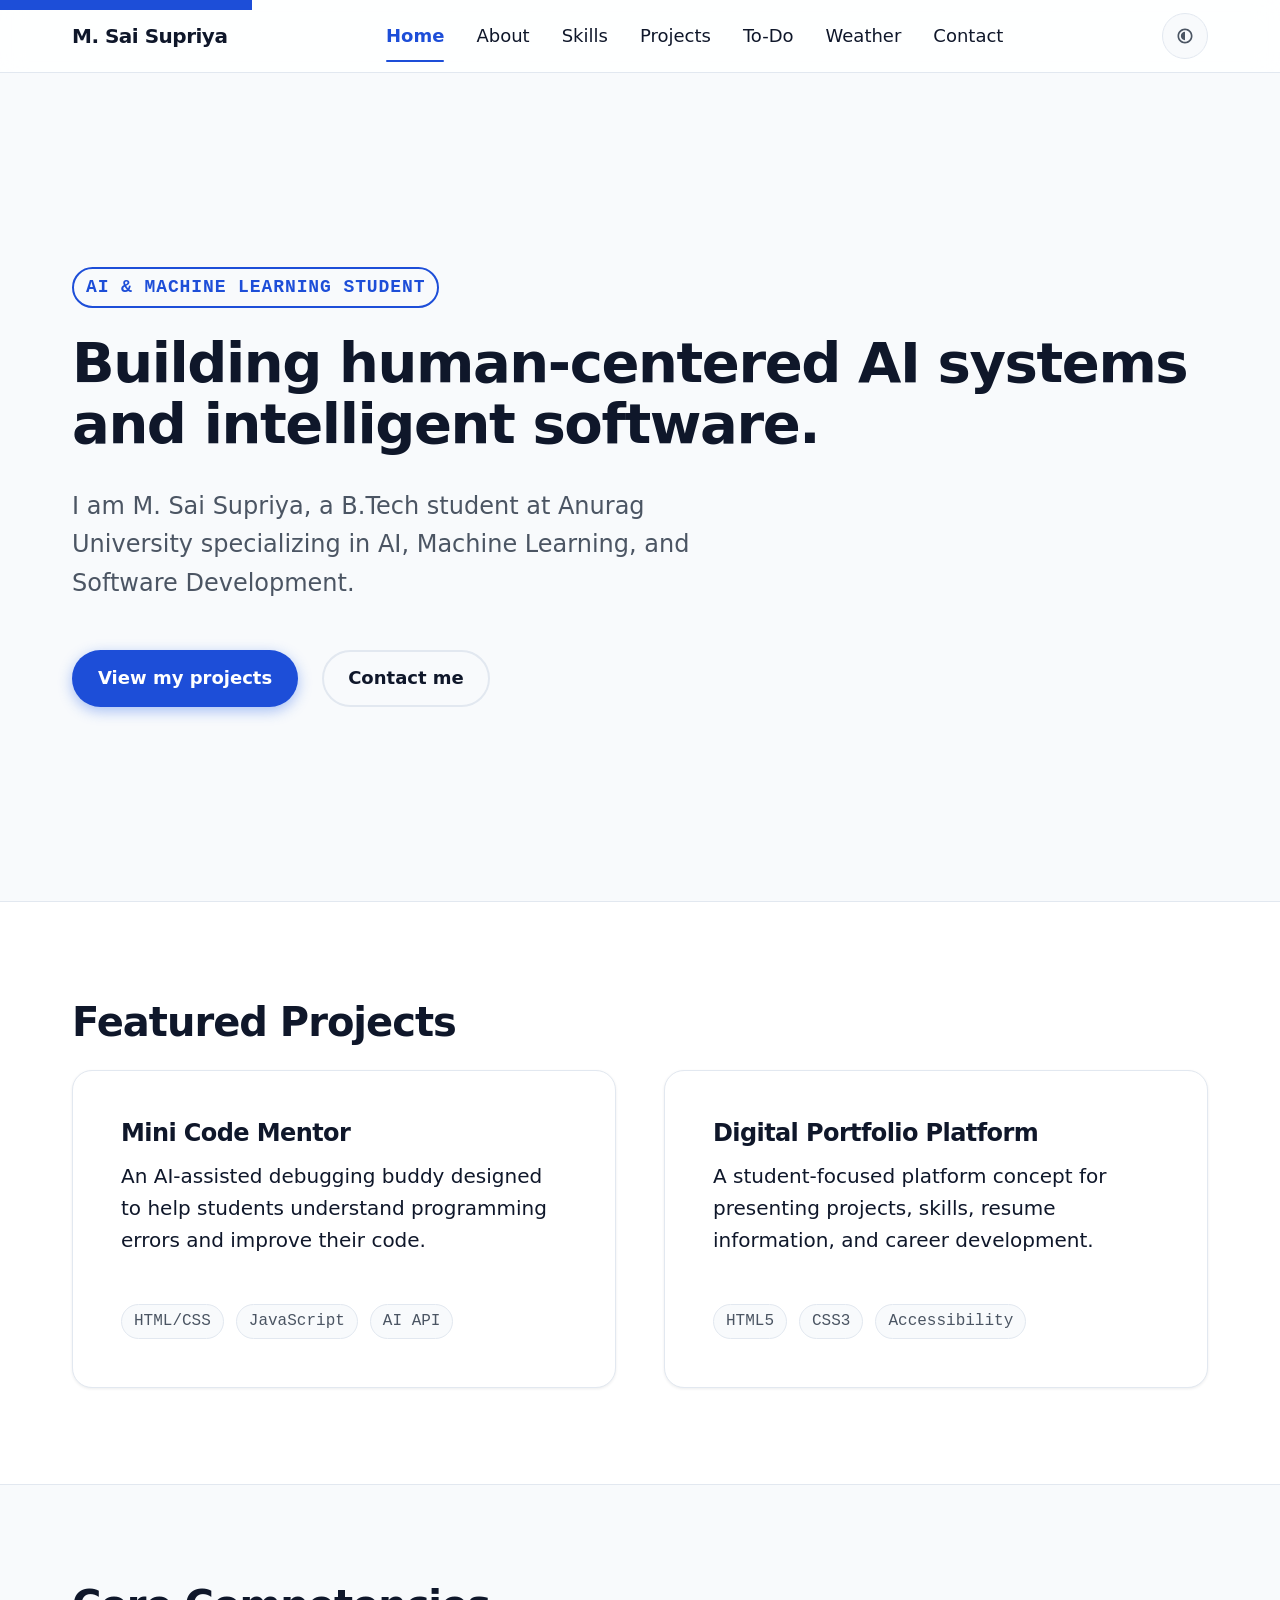
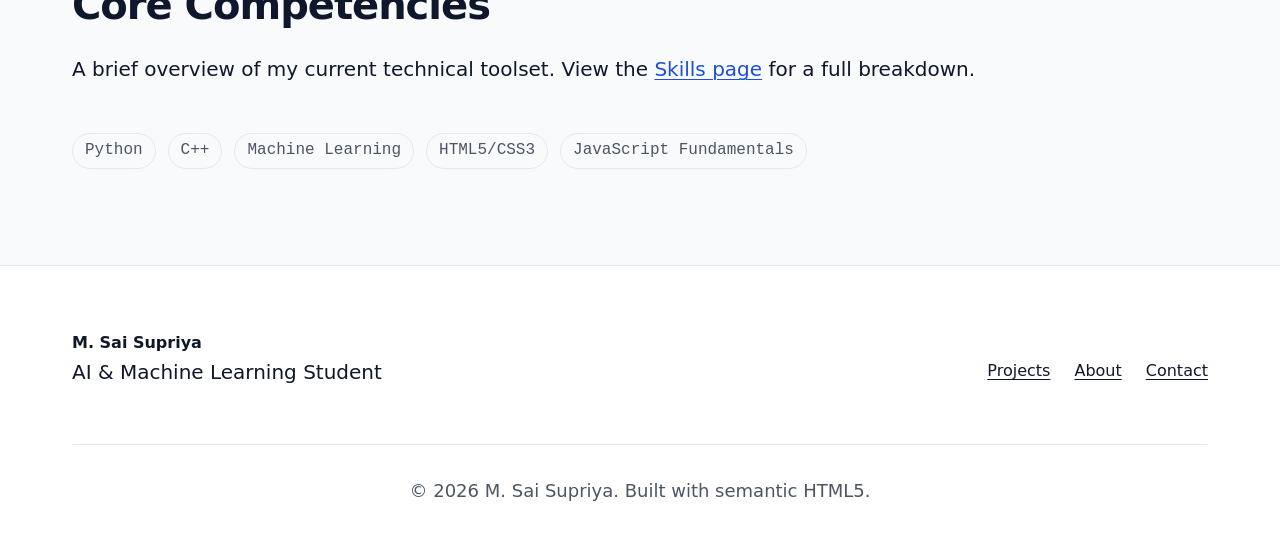
==== commit a723665c: "Add asynchronous weather dashboard" ====
--- a/index.html
+++ b/index.html
@@ -57,6 +57,7 @@
                 <a href="skills.html" class="nav-link">Skills</a>
                 <a href="projects.html" class="nav-link">Projects</a>
                 <a href="todo.html" class="nav-link">To-Do</a>
+                <a href="weather.html" class="nav-link">Weather</a>
                 <a href="contact.html" class="nav-link">Contact</a>
             </nav>
 
--- a/css/style.css
+++ b/css/style.css
@@ -1084,4 +1084,461 @@
   .todo-edit-actions {
     justify-content: flex-end;
   }
+}
+
+/* ==========================================================================
+   WEATHER DASHBOARD COMPONENT STYLES
+   ========================================================================== */
+
+.weather-app-card {
+  background-color: var(--color-bg-alt);
+  border: 1px solid var(--color-border);
+  border-radius: var(--radius-lg);
+  box-shadow: var(--shadow-md);
+  padding: var(--space-5);
+  max-width: 860px;
+  margin: 0 auto;
+  transition: box-shadow var(--transition-base), border-color var(--transition-base);
+}
+
+.weather-form {
+  margin-bottom: var(--space-4);
+}
+
+.weather-input-label {
+  display: block;
+  font-weight: 600;
+  font-size: var(--text-base);
+  color: var(--color-primary);
+  margin-bottom: var(--space-2);
+}
+
+.weather-input-group {
+  display: flex;
+  gap: var(--space-2);
+  align-items: stretch;
+}
+
+.weather-input-group .weather-input {
+  flex: 1;
+  font-size: var(--text-base);
+  padding: var(--space-2) var(--space-3);
+  border: 2px solid var(--color-border);
+  border-radius: var(--radius-md);
+  background-color: var(--color-bg);
+  color: var(--color-text);
+  transition: border-color var(--transition-fast), box-shadow var(--transition-fast);
+}
+
+.weather-input-group .weather-input:focus {
+  outline: none;
+  border-color: var(--color-focus);
+  box-shadow: 0 0 0 3px rgba(29, 78, 216, 0.25);
+}
+
+[data-theme="dark"] .weather-input-group .weather-input:focus {
+  box-shadow: 0 0 0 3px rgba(147, 197, 253, 0.35);
+}
+
+.weather-search-btn {
+  display: inline-flex;
+  align-items: center;
+  gap: 0.5rem;
+  padding: var(--space-2) var(--space-4);
+  font-weight: 600;
+  white-space: nowrap;
+}
+
+.weather-search-btn svg {
+  width: 1.25rem;
+  height: 1.25rem;
+}
+
+.weather-search-btn:disabled {
+  opacity: 0.65;
+  cursor: not-allowed;
+}
+
+/* Quick city suggestions */
+.weather-quick-actions {
+  display: flex;
+  align-items: center;
+  flex-wrap: wrap;
+  gap: 0.5rem;
+  margin-top: var(--space-2);
+  font-size: var(--text-xs);
+  color: var(--color-text-muted);
+}
+
+.weather-quick-actions span {
+  font-weight: 500;
+}
+
+.weather-pill-btn {
+  background: var(--color-bg);
+  border: 1px solid var(--color-border);
+  border-radius: var(--radius-full);
+  color: var(--color-accent);
+  padding: 0.25rem 0.75rem;
+  font-size: var(--text-xs);
+  font-weight: 600;
+  cursor: pointer;
+  transition: background-color var(--transition-fast), border-color var(--transition-fast), transform var(--transition-fast);
+}
+
+.weather-pill-btn:hover,
+.weather-pill-btn:focus-visible {
+  background-color: var(--color-card-hover);
+  border-color: var(--color-accent);
+  outline: none;
+  transform: translateY(-1px);
+}
+
+.weather-pill-btn:focus-visible {
+  box-shadow: 0 0 0 2px var(--color-focus);
+}
+
+/* Visibility state helpers ensuring [hidden] is never overridden by display: flex */
+[hidden] {
+  display: none !important;
+}
+
+.weather-error-msg[hidden],
+.weather-loading[hidden],
+.weather-empty-state[hidden],
+.weather-results[hidden] {
+  display: none !important;
+}
+
+/* Error message banner */
+.weather-error-msg {
+  background-color: rgba(185, 28, 28, 0.08);
+  border: 1px solid var(--color-error);
+  border-left-width: 4px;
+  color: var(--color-error);
+  border-radius: var(--radius-sm);
+  padding: var(--space-3);
+  margin-bottom: var(--space-4);
+  font-size: var(--text-sm);
+  display: flex;
+  align-items: center;
+  gap: 0.75rem;
+}
+
+[data-theme="dark"] .weather-error-msg {
+  background-color: rgba(252, 165, 165, 0.12);
+}
+
+.weather-error-msg svg {
+  flex-shrink: 0;
+  width: 1.25rem;
+  height: 1.25rem;
+}
+
+/* Loading state */
+.weather-loading {
+  display: flex;
+  flex-direction: column;
+  align-items: center;
+  justify-content: center;
+  padding: var(--space-6) var(--space-4);
+  color: var(--color-text-muted);
+  gap: var(--space-3);
+}
+
+.weather-spinner {
+  width: 2.75rem;
+  height: 2.75rem;
+  border: 3px solid var(--color-border);
+  border-top-color: var(--color-accent);
+  border-radius: 50%;
+  animation: weather-spin 0.8s linear infinite;
+}
+
+@keyframes weather-spin {
+  to {
+    transform: rotate(360deg);
+  }
+}
+
+.weather-loading-text {
+  font-size: var(--text-base);
+  font-weight: 500;
+}
+
+/* Empty state */
+.weather-empty-state {
+  display: flex;
+  flex-direction: column;
+  align-items: center;
+  text-align: center;
+  padding: var(--space-6) var(--space-4);
+  color: var(--color-text-muted);
+}
+
+.weather-empty-icon {
+  width: 4.5rem;
+  height: 4.5rem;
+  border-radius: var(--radius-full);
+  background-color: var(--color-bg);
+  border: 1px solid var(--color-border);
+  display: flex;
+  align-items: center;
+  justify-content: center;
+  margin-bottom: var(--space-3);
+  color: var(--color-accent);
+}
+
+.weather-empty-icon svg {
+  width: 2.25rem;
+  height: 2.25rem;
+}
+
+.weather-empty-title {
+  font-size: var(--text-xl);
+  color: var(--color-primary);
+  margin-bottom: var(--space-1);
+}
+
+.weather-empty-desc {
+  font-size: var(--text-sm);
+  max-width: 420px;
+  margin: 0 auto;
+}
+
+/* Weather Results Container */
+.weather-results {
+  animation: weather-fade-in var(--transition-base) forwards;
+}
+
+@keyframes weather-fade-in {
+  from {
+    opacity: 0;
+    transform: translateY(8px);
+  }
+  to {
+    opacity: 1;
+    transform: translateY(0);
+  }
+}
+
+.weather-location-header {
+  display: flex;
+  justify-content: space-between;
+  align-items: baseline;
+  flex-wrap: wrap;
+  gap: 0.5rem;
+  padding-bottom: var(--space-3);
+  border-bottom: 1px solid var(--color-border);
+  margin-bottom: var(--space-4);
+}
+
+.weather-city-heading {
+  font-size: var(--text-2xl);
+  color: var(--color-primary);
+  font-weight: 700;
+}
+
+.weather-country-badge {
+  font-size: var(--text-sm);
+  font-weight: 600;
+  color: var(--color-accent);
+  background-color: var(--color-bg);
+  border: 1px solid var(--color-border);
+  border-radius: var(--radius-full);
+  padding: 0.2rem 0.65rem;
+}
+
+.weather-coords-info {
+  font-size: var(--text-xs);
+  color: var(--color-text-muted);
+  font-family: var(--font-mono);
+}
+
+/* Hero summary card inside results */
+.weather-hero-card {
+  background: linear-gradient(135deg, var(--color-bg) 0%, var(--color-bg-alt) 100%);
+  border: 1px solid var(--color-border);
+  border-radius: var(--radius-md);
+  padding: var(--space-4);
+  display: flex;
+  align-items: center;
+  justify-content: space-between;
+  gap: var(--space-4);
+  margin-bottom: var(--space-4);
+  box-shadow: var(--shadow-sm);
+}
+
+.weather-temp-block {
+  display: flex;
+  align-items: baseline;
+  gap: 0.25rem;
+}
+
+.weather-temp-val {
+  font-size: clamp(2.75rem, 2.2rem + 2.5vw, 4.25rem);
+  font-weight: 800;
+  line-height: 1;
+  color: var(--color-primary);
+}
+
+.weather-temp-unit {
+  font-size: var(--text-2xl);
+  font-weight: 600;
+  color: var(--color-accent);
+}
+
+.weather-condition-badge {
+  display: inline-flex;
+  align-items: center;
+  gap: 0.5rem;
+  background-color: var(--color-bg);
+  border: 1px solid var(--color-border);
+  border-radius: var(--radius-full);
+  padding: 0.35rem 0.85rem;
+  font-weight: 600;
+  font-size: var(--text-sm);
+  color: var(--color-primary);
+  margin-top: var(--space-2);
+}
+
+.weather-icon-wrapper {
+  width: 5.5rem;
+  height: 5.5rem;
+  border-radius: var(--radius-full);
+  background-color: var(--color-bg);
+  border: 1px solid var(--color-border);
+  display: flex;
+  align-items: center;
+  justify-content: center;
+  color: var(--color-accent);
+  flex-shrink: 0;
+}
+
+.weather-icon-wrapper svg {
+  width: 3.25rem;
+  height: 3.25rem;
+}
+
+/* Weather metrics grid */
+.weather-metrics-grid {
+  display: grid;
+  grid-template-columns: repeat(auto-fit, minmax(180px, 1fr));
+  gap: var(--space-3);
+  margin-bottom: var(--space-4);
+}
+
+.weather-metric-card {
+  background-color: var(--color-bg);
+  border: 1px solid var(--color-border);
+  border-radius: var(--radius-md);
+  padding: var(--space-3);
+  display: flex;
+  align-items: center;
+  gap: var(--space-3);
+  transition: transform var(--transition-fast), border-color var(--transition-fast);
+}
+
+.weather-metric-card:hover {
+  transform: translateY(-2px);
+  border-color: var(--color-accent);
+}
+
+.weather-metric-icon {
+  width: 2.75rem;
+  height: 2.75rem;
+  border-radius: var(--radius-sm);
+  background-color: var(--color-bg-alt);
+  border: 1px solid var(--color-border);
+  display: flex;
+  align-items: center;
+  justify-content: center;
+  color: var(--color-accent);
+  flex-shrink: 0;
+}
+
+.weather-metric-icon svg {
+  width: 1.5rem;
+  height: 1.5rem;
+}
+
+.weather-metric-info {
+  display: flex;
+  flex-direction: column;
+}
+
+.weather-metric-label {
+  font-size: var(--text-xs);
+  color: var(--color-text-muted);
+  text-transform: uppercase;
+  letter-spacing: 0.05em;
+  font-weight: 600;
+}
+
+.weather-metric-val {
+  font-size: var(--text-xl);
+  font-weight: 700;
+  color: var(--color-primary);
+}
+
+.weather-metric-unit {
+  font-size: var(--text-xs);
+  color: var(--color-text-muted);
+  font-weight: normal;
+}
+
+/* Weather footer note */
+.weather-data-source {
+  font-size: var(--text-xs);
+  color: var(--color-text-muted);
+  text-align: right;
+  margin-top: var(--space-2);
+}
+
+.weather-data-source a {
+  color: var(--color-accent);
+  text-decoration: underline;
+}
+
+/* Responsive adjustments for Weather Dashboard */
+@media (max-width: 640px) {
+  .weather-app-card {
+    padding: var(--space-4);
+  }
+
+  .weather-input-group {
+    flex-direction: column;
+  }
+
+  .weather-search-btn {
+    width: 100%;
+    justify-content: center;
+  }
+
+  .weather-hero-card {
+    flex-direction: column-reverse;
+    text-align: center;
+    align-items: center;
+  }
+
+  .weather-temp-block {
+    justify-content: center;
+  }
+
+  .weather-condition-badge {
+    justify-content: center;
+  }
+
+  .weather-location-header {
+    flex-direction: column;
+    align-items: flex-start;
+  }
+
+  .weather-metrics-grid {
+    grid-template-columns: 1fr;
+  }
+
+  .weather-data-source {
+    text-align: center;
+  }
 }
